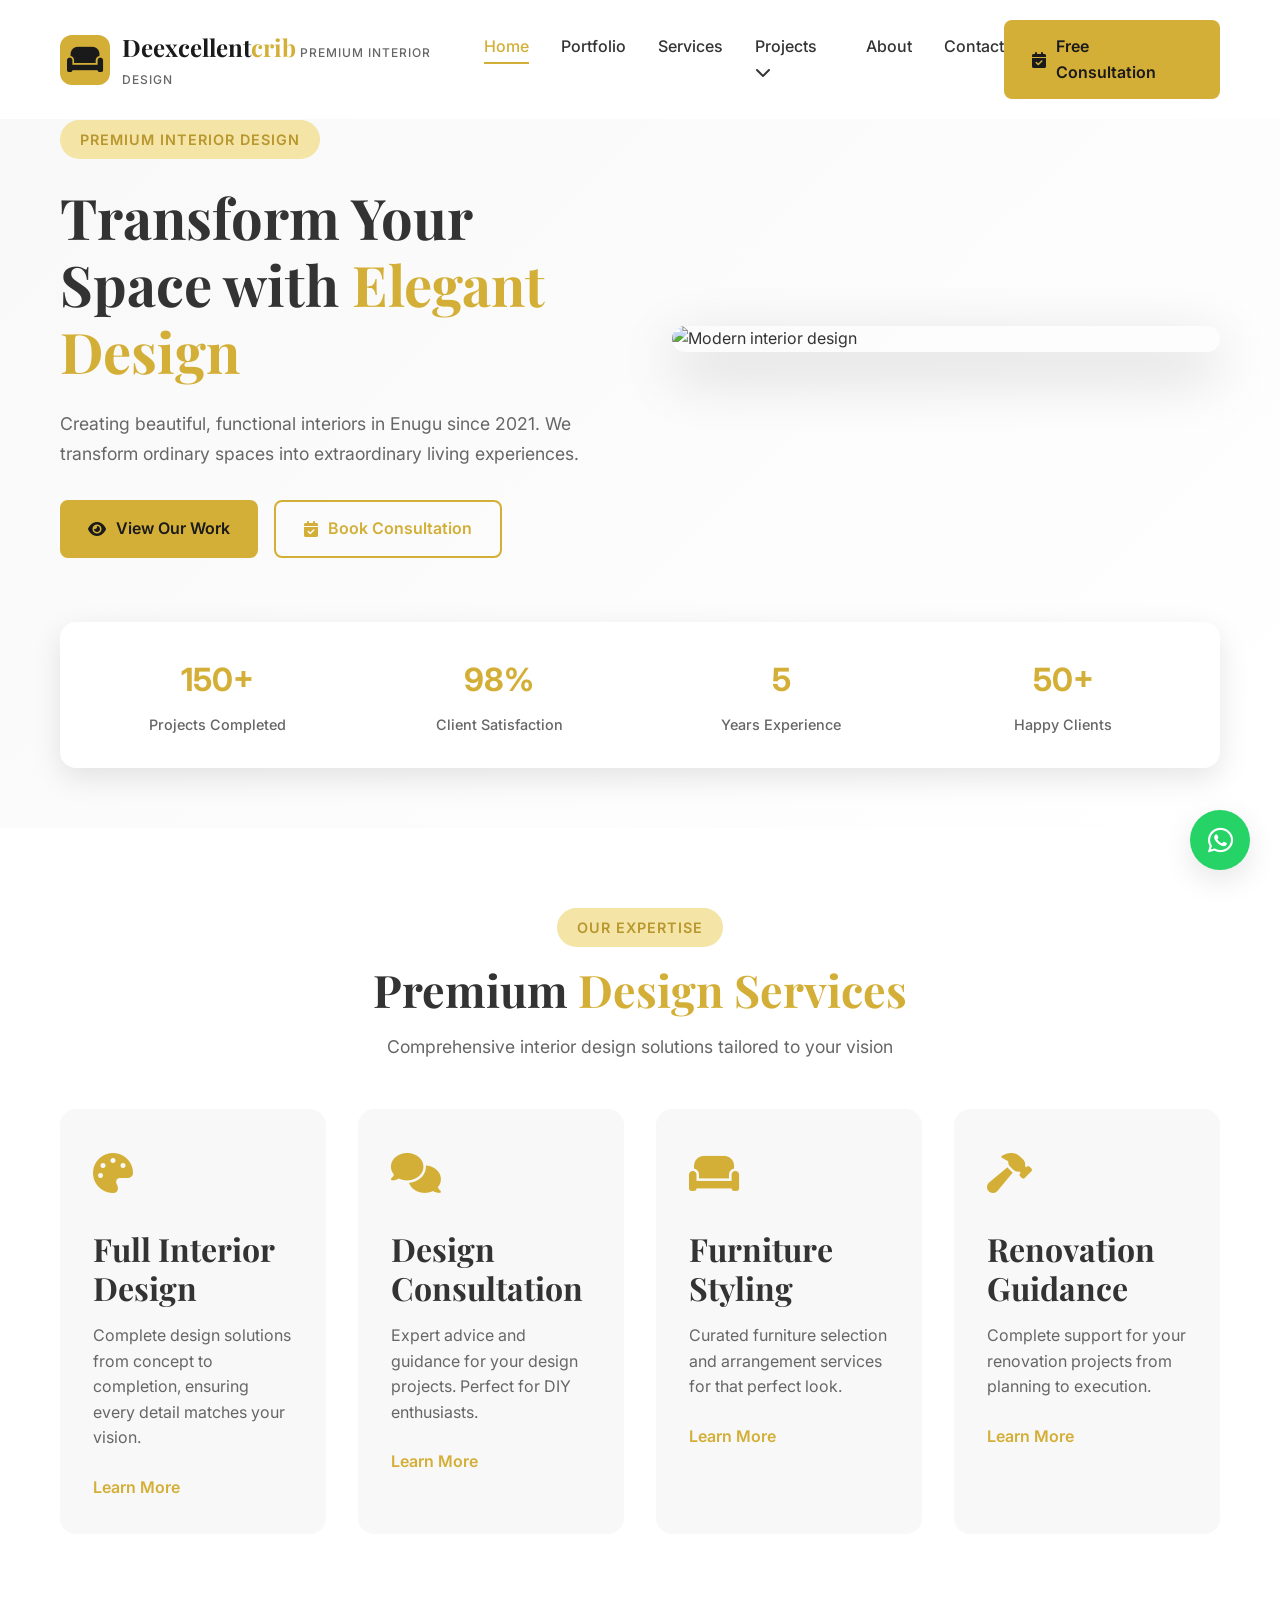
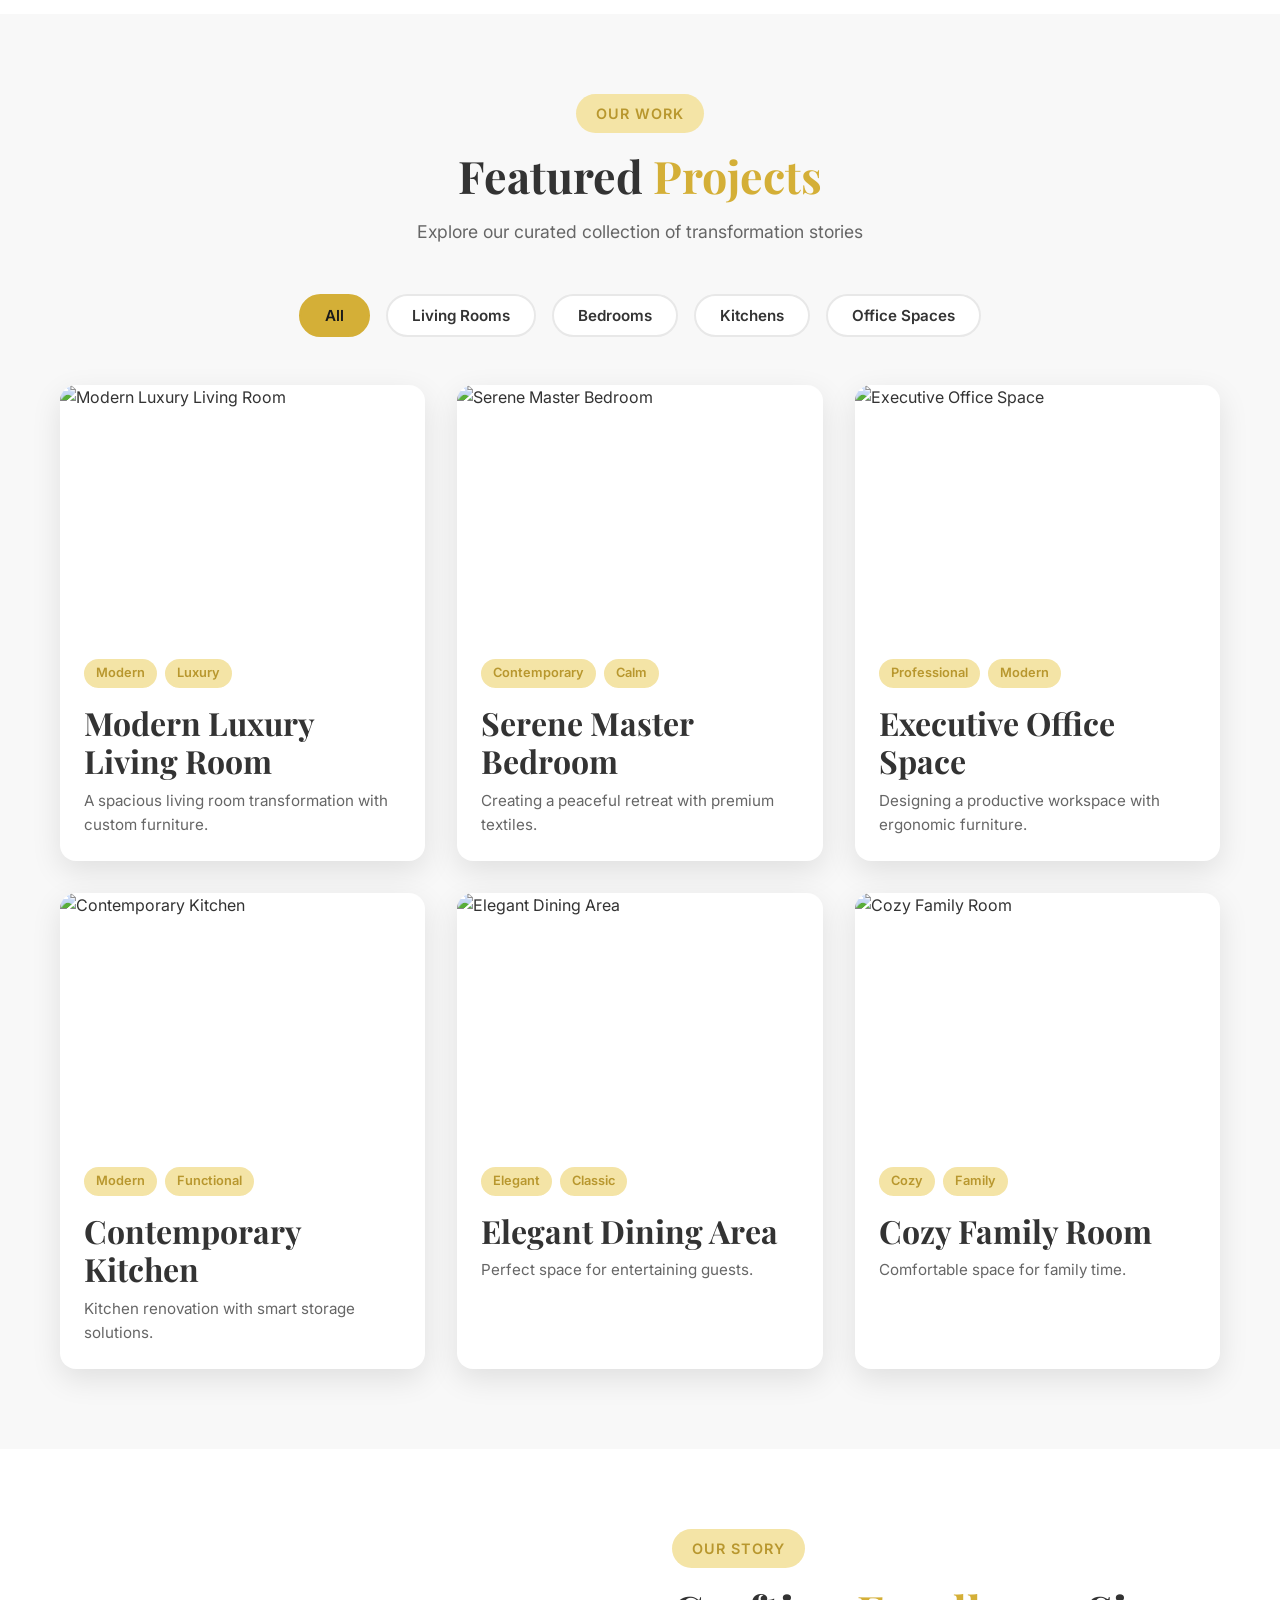
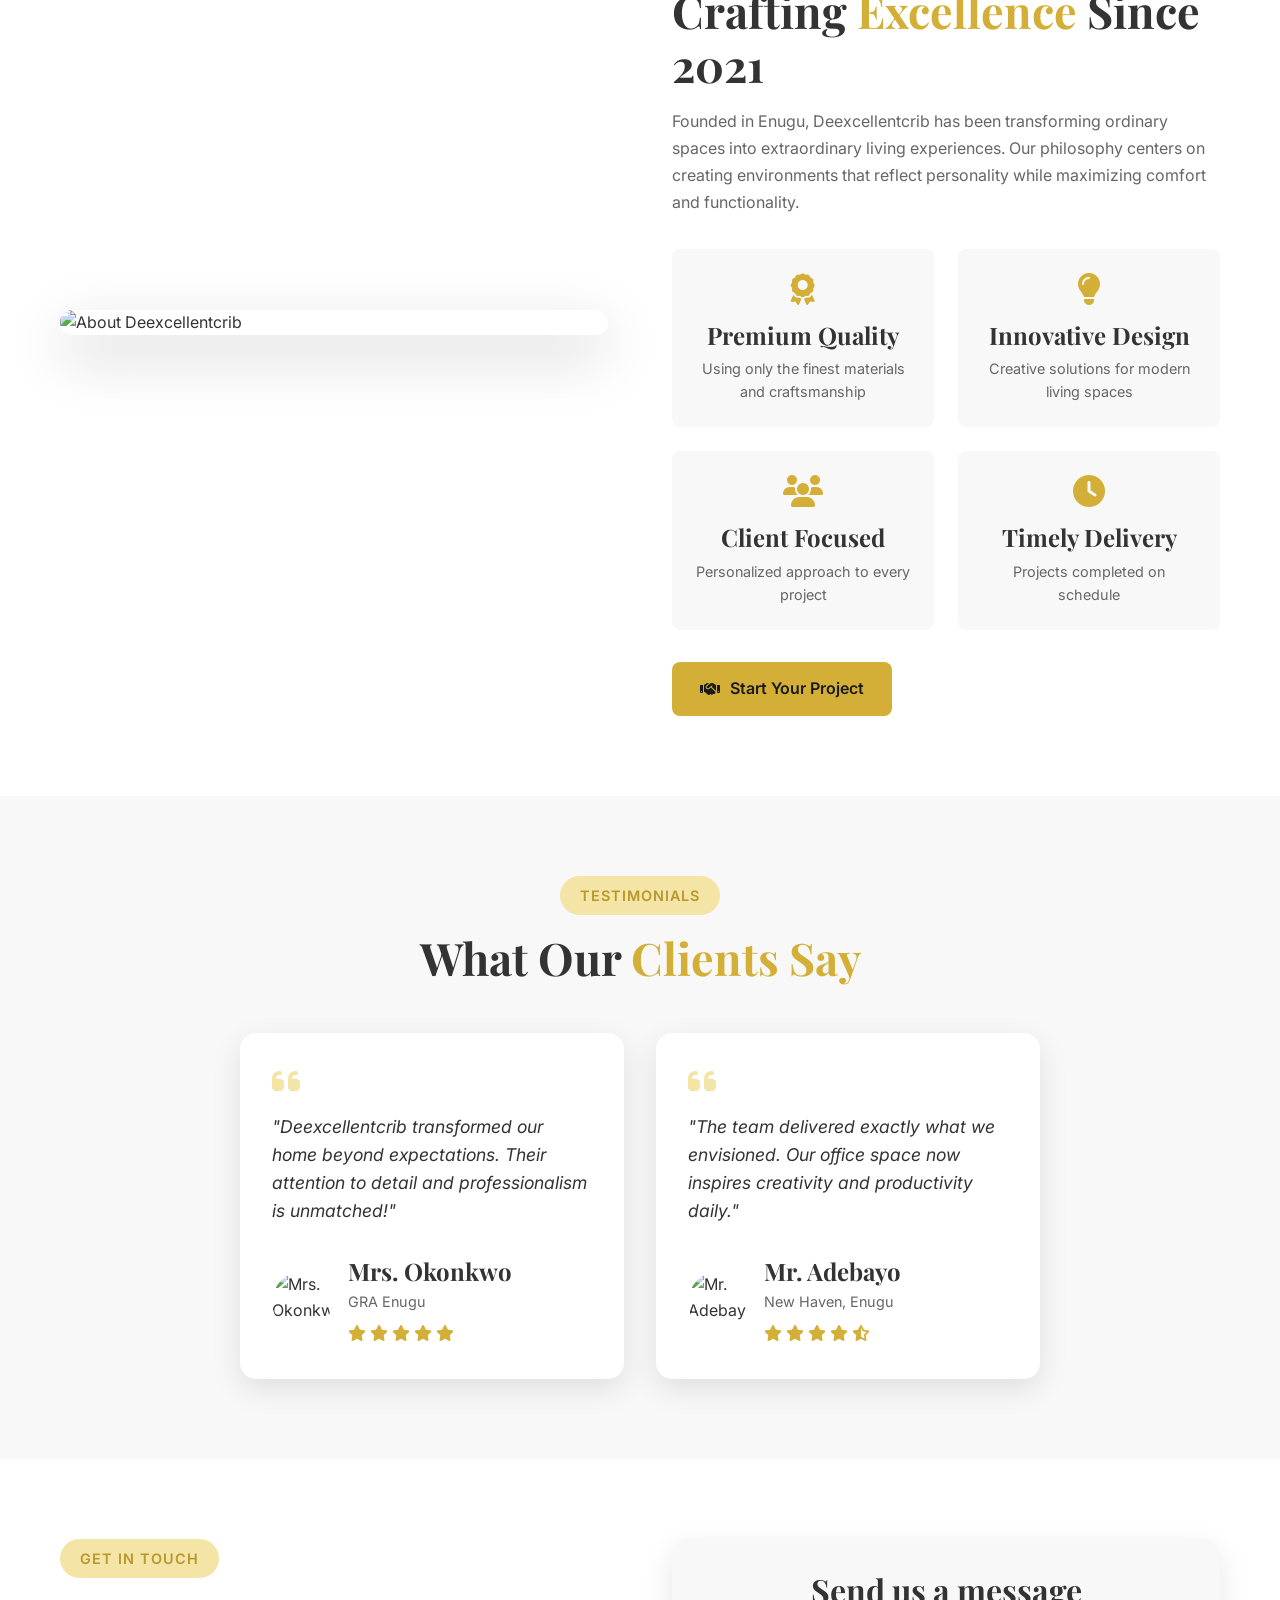
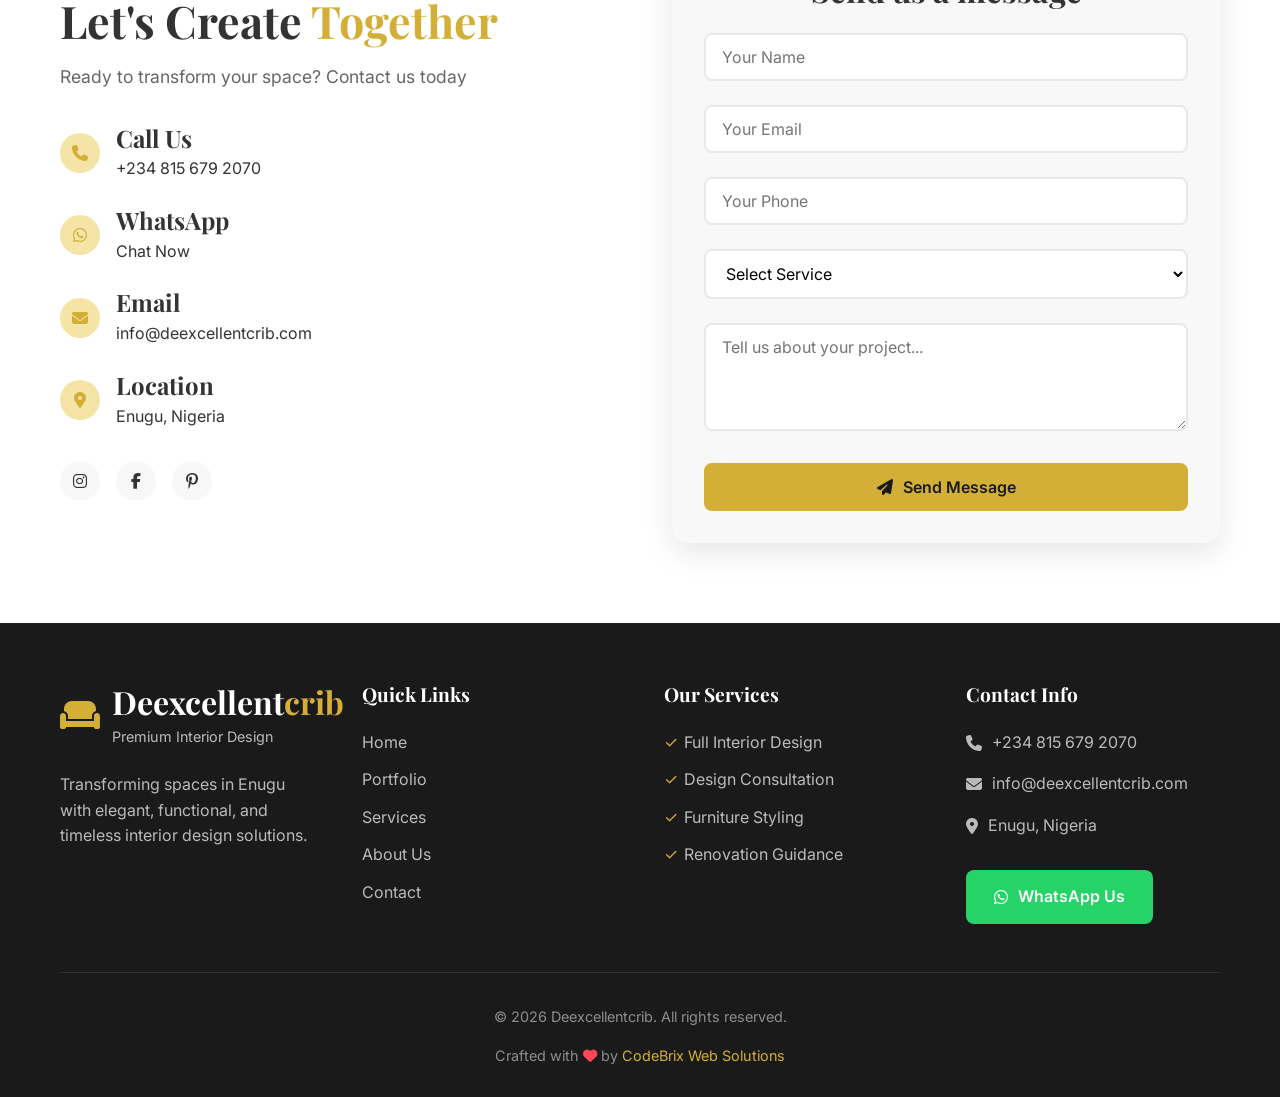
==== index.html @ f56563b7 "Add files via upload" ====
<!DOCTYPE html>
<html lang="en">
<head>
    <meta charset="UTF-8">
    <meta name="viewport" content="width=device-width, initial-scale=1.0">
    <title>Deexcellentcrib | Premium Interior Design & Décor in Enugu, Nigeria</title>
    <meta name="description" content="High-end interior décor and design services in Enugu. Transforming homes & offices with elegance and modern luxury.">
    <meta name="keywords" content="interior design, home decor, Enugu interior, luxury design, furniture styling, renovation">
    <meta name="author" content="Deexcellentcrib">
    
    <!-- Open Graph / Social Media -->
    <meta property="og:title" content="Deexcellentcrib | Premium Interior Design">
    <meta property="og:description" content="Transforming spaces in Enugu with elegant interior design">
    <meta property="og:image" content="assets/images/hero-bg.jpg">
    <meta property="og:url" content="https://deexcellentcrib.com">
    <meta property="og:type" content="website">
    
    <!-- Favicon -->
    <link rel="apple-touch-icon" sizes="180x180" href="assets/images/favicon/apple-touch-icon.png">
    <link rel="icon" type="image/png" sizes="32x32" href="assets/images/favicon/favicon-32x32.png">
    <link rel="icon" type="image/png" sizes="16x16" href="assets/images/favicon/favicon-16x16.png">
    
    <!-- Stylesheets -->
    <link rel="stylesheet" href="assets/css/style.css">
    
    <!-- Fonts -->
    <link rel="stylesheet" href="https://cdnjs.cloudflare.com/ajax/libs/font-awesome/6.4.0/css/all.min.css">
    <link rel="preconnect" href="https://fonts.googleapis.com">
    <link rel="preconnect" href="https://fonts.gstatic.com" crossorigin>
    <link href="https://fonts.googleapis.com/css2?family=Playfair+Display:wght@400;500;600;700;800&family=Inter:wght@300;400;500;600;700&display=swap" rel="stylesheet">
    
    <!-- Structured Data -->
    <script type="application/ld+json">
    {
        "@context": "https://schema.org",
        "@type": "InteriorDesignBusiness",
        "name": "Deexcellentcrib",
        "description": "Premium interior design and decoration services in Enugu, Nigeria",
        "address": {
            "@type": "PostalAddress",
            "addressLocality": "Enugu",
            "addressRegion": "Enugu State",
            "addressCountry": "NG"
        },
        "telephone": "+2348156792070",
        "url": "https://deexcellentcrib.com",
        "priceRange": "₦₦₦₦",
        "openingHours": "Mo-Fr 09:00-18:00, Sa 10:00-16:00",
        "image": "https://deexcellentcrib.com/assets/images/hero-bg.jpg",
        "sameAs": [
            "https://instagram.com/deexcellentcrib",
            "https://facebook.com/deexcellentcrib",
            "https://pinterest.com/deexcellentcrib"
        ]
    }
    </script>
</head>
<body>
    <!-- Loading Screen -->
    <div class="loading-screen">
        <div class="loading-content">
            <div class="loading-logo">
                <h1>Deexcellent<span class="gold">crib</span></h1>
            </div>
            <div class="loading-progress">
                <div class="progress-bar"></div>
                <span class="progress-text">Creating beautiful spaces...</span>
            </div>
        </div>
    </div>

    <!-- Header -->
    <header class="header">
        <div class="container">
            <nav class="navbar">
                <!-- Logo -->
                <a href="index.html" class="logo">
                    <div class="logo-icon">
                        <i class="fas fa-couch"></i>
                    </div>
                    <div class="logo-text">
                        <span class="logo-main">Deexcellent<span class="gold">crib</span></span>
                        <span class="logo-tagline">Premium Interior Design</span>
                    </div>
                </a>

                <!-- Desktop Navigation -->
                <div class="nav-links">
                    <ul class="nav-menu">
                        <li><a href="#home" class="nav-link active">Home</a></li>
                        <li><a href="#portfolio" class="nav-link">Portfolio</a></li>
                        <li><a href="#services" class="nav-link">Services</a></li>
                        <li class="dropdown">
                            <a href="#projects" class="nav-link">
                                Projects <i class="fas fa-chevron-down"></i>
                            </a>
                            <div class="dropdown-menu">
                                <a href="#living">Living Rooms</a>
                                <a href="#bedroom">Bedrooms</a>
                                <a href="#kitchen">Kitchens</a>
                                <a href="#office">Office Spaces</a>
                            </div>
                        </li>
                        <li><a href="#about" class="nav-link">About</a></li>
                        <li><a href="#contact" class="nav-link">Contact</a></li>
                    </ul>
                </div>

                <!-- CTA Button -->
                <a href="#contact" class="btn btn-primary btn-consultation">
                    <i class="fas fa-calendar-check"></i>
                    Free Consultation
                </a>

                <!-- Mobile Menu Toggle -->
                <button class="menu-toggle" id="menuToggle">
                    <span></span>
                    <span></span>
                    <span></span>
                </button>
            </nav>
        </div>
    </header>

    <!-- Hero Section -->
    <section class="hero" id="home">
        <div class="container">
            <div class="hero-content">
                <div class="hero-text">
                    <span class="hero-label">Premium Interior Design</span>
                    <h1 class="hero-title">
                        Transform Your Space with 
                        <span class="gold">Elegant Design</span>
                    </h1>
                    <p class="hero-subtitle">
                        Creating beautiful, functional interiors in Enugu since 2021. 
                        We transform ordinary spaces into extraordinary living experiences.
                    </p>
                    <div class="hero-buttons">
                        <a href="#portfolio" class="btn btn-primary">
                            <i class="fas fa-eye"></i> View Our Work
                        </a>
                        <a href="#contact" class="btn btn-secondary">
                            <i class="fas fa-calendar-check"></i> Book Consultation
                        </a>
                    </div>
                </div>
                <div class="hero-image">
                    <img src="https://images.unsplash.com/photo-1586023492125-27b2c045efd7?ixlib=rb-4.0.3&auto=format&fit=crop&w=1000&q=80" 
                         alt="Modern interior design" loading="lazy">
                </div>
            </div>
            
            <!-- Stats -->
            <div class="hero-stats">
                <div class="stat-item">
                    <div class="stat-number">150+</div>
                    <div class="stat-label">Projects Completed</div>
                </div>
                <div class="stat-item">
                    <div class="stat-number">98%</div>
                    <div class="stat-label">Client Satisfaction</div>
                </div>
                <div class="stat-item">
                    <div class="stat-number">5</div>
                    <div class="stat-label">Years Experience</div>
                </div>
                <div class="stat-item">
                    <div class="stat-number">50+</div>
                    <div class="stat-label">Happy Clients</div>
                </div>
            </div>
        </div>
    </section>

    <!-- Services Section -->
    <section class="services" id="services">
        <div class="container">
            <div class="section-header">
                <span class="section-label">Our Expertise</span>
                <h2 class="section-title">Premium <span class="gold">Design Services</span></h2>
                <p class="section-subtitle">Comprehensive interior design solutions tailored to your vision</p>
            </div>
            
            <div class="services-grid">
                <div class="service-card">
                    <div class="service-icon">
                        <i class="fas fa-palette"></i>
                    </div>
                    <h3>Full Interior Design</h3>
                    <p>Complete design solutions from concept to completion, ensuring every detail matches your vision.</p>
                    <a href="#contact" class="service-link">Learn More</a>
                </div>
                
                <div class="service-card">
                    <div class="service-icon">
                        <i class="fas fa-comments"></i>
                    </div>
                    <h3>Design Consultation</h3>
                    <p>Expert advice and guidance for your design projects. Perfect for DIY enthusiasts.</p>
                    <a href="#contact" class="service-link">Learn More</a>
                </div>
                
                <div class="service-card">
                    <div class="service-icon">
                        <i class="fas fa-couch"></i>
                    </div>
                    <h3>Furniture Styling</h3>
                    <p>Curated furniture selection and arrangement services for that perfect look.</p>
                    <a href="#contact" class="service-link">Learn More</a>
                </div>
                
                <div class="service-card">
                    <div class="service-icon">
                        <i class="fas fa-hammer"></i>
                    </div>
                    <h3>Renovation Guidance</h3>
                    <p>Complete support for your renovation projects from planning to execution.</p>
                    <a href="#contact" class="service-link">Learn More</a>
                </div>
            </div>
        </div>
    </section>

    <!-- Portfolio Section -->
    <section class="portfolio" id="portfolio">
        <div class="container">
            <div class="section-header">
                <span class="section-label">Our Work</span>
                <h2 class="section-title">Featured <span class="gold">Projects</span></h2>
                <p class="section-subtitle">Explore our curated collection of transformation stories</p>
            </div>
            
            <div class="portfolio-filters">
                <button class="filter-btn active" data-filter="all">All</button>
                <button class="filter-btn" data-filter="living">Living Rooms</button>
                <button class="filter-btn" data-filter="bedroom">Bedrooms</button>
                <button class="filter-btn" data-filter="kitchen">Kitchens</button>
                <button class="filter-btn" data-filter="office">Office Spaces</button>
            </div>
            
            <div class="portfolio-grid" id="portfolioGrid">
                <!-- Projects will be loaded via JavaScript -->
            </div>
        </div>
    </section>

    <!-- About Section -->
    <section class="about" id="about">
        <div class="container">
            <div class="about-content">
                <div class="about-image">
                    <img src="https://images.unsplash.com/photo-1618221195710-dd6b41faaea6?ixlib=rb-4.0.3&auto=format&fit=crop&w=1000&q=80" 
                         alt="About Deexcellentcrib" loading="lazy">
                </div>
                <div class="about-text">
                    <span class="section-label">Our Story</span>
                    <h2 class="section-title">Crafting <span class="gold">Excellence</span> Since 2021</h2>
                    <p>Founded in Enugu, Deexcellentcrib has been transforming ordinary spaces into extraordinary living experiences. Our philosophy centers on creating environments that reflect personality while maximizing comfort and functionality.</p>
                    
                    <div class="about-features">
                        <div class="feature">
                            <i class="fas fa-award"></i>
                            <h4>Premium Quality</h4>
                            <p>Using only the finest materials and craftsmanship</p>
                        </div>
                        <div class="feature">
                            <i class="fas fa-lightbulb"></i>
                            <h4>Innovative Design</h4>
                            <p>Creative solutions for modern living spaces</p>
                        </div>
                        <div class="feature">
                            <i class="fas fa-users"></i>
                            <h4>Client Focused</h4>
                            <p>Personalized approach to every project</p>
                        </div>
                        <div class="feature">
                            <i class="fas fa-clock"></i>
                            <h4>Timely Delivery</h4>
                            <p>Projects completed on schedule</p>
                        </div>
                    </div>
                    
                    <a href="#contact" class="btn btn-primary">
                        <i class="fas fa-handshake"></i> Start Your Project
                    </a>
                </div>
            </div>
        </div>
    </section>

    <!-- Testimonials -->
    <section class="testimonials">
        <div class="container">
            <div class="section-header">
                <span class="section-label">Testimonials</span>
                <h2 class="section-title">What Our <span class="gold">Clients Say</span></h2>
            </div>
            
            <div class="testimonials-grid">
                <div class="testimonial-card">
                    <div class="testimonial-content">
                        <i class="fas fa-quote-left"></i>
                        <p>"Deexcellentcrib transformed our home beyond expectations. Their attention to detail and professionalism is unmatched!"</p>
                    </div>
                    <div class="client-info">
                        <img src="https://images.unsplash.com/photo-1494790108755-2616b612b786?ixlib=rb-4.0.3&auto=format&fit=crop&w=100&q=80" 
                             alt="Mrs. Okonkwo">
                        <div>
                            <h4>Mrs. Okonkwo</h4>
                            <p>GRA Enugu</p>
                            <div class="rating">
                                <i class="fas fa-star"></i>
                                <i class="fas fa-star"></i>
                                <i class="fas fa-star"></i>
                                <i class="fas fa-star"></i>
                                <i class="fas fa-star"></i>
                            </div>
                        </div>
                    </div>
                </div>
                
                <div class="testimonial-card">
                    <div class="testimonial-content">
                        <i class="fas fa-quote-left"></i>
                        <p>"The team delivered exactly what we envisioned. Our office space now inspires creativity and productivity daily."</p>
                    </div>
                    <div class="client-info">
                        <img src="https://images.unsplash.com/photo-1472099645785-5658abf4ff4e?ixlib=rb-4.0.3&auto=format&fit=crop&w=100&q=80" 
                             alt="Mr. Adebayo">
                        <div>
                            <h4>Mr. Adebayo</h4>
                            <p>New Haven, Enugu</p>
                            <div class="rating">
                                <i class="fas fa-star"></i>
                                <i class="fas fa-star"></i>
                                <i class="fas fa-star"></i>
                                <i class="fas fa-star"></i>
                                <i class="fas fa-star-half-alt"></i>
                            </div>
                        </div>
                    </div>
                </div>
            </div>
        </div>
    </section>

    <!-- Contact Section -->
    <section class="contact" id="contact">
        <div class="container">
            <div class="contact-wrapper">
                <div class="contact-info">
                    <div class="section-header">
                        <span class="section-label">Get in Touch</span>
                        <h2 class="section-title">Let's Create <span class="gold">Together</span></h2>
                        <p class="section-subtitle">Ready to transform your space? Contact us today</p>
                    </div>
                    
                    <div class="contact-details">
                        <div class="contact-item">
                            <i class="fas fa-phone"></i>
                            <div>
                                <h4>Call Us</h4>
                                <a href="tel:+2348156792070">+234 815 679 2070</a>
                            </div>
                        </div>
                        
                        <div class="contact-item">
                            <i class="fab fa-whatsapp"></i>
                            <div>
                                <h4>WhatsApp</h4>
                                <a href="https://wa.me/2348156792070" target="_blank">Chat Now</a>
                            </div>
                        </div>
                        
                        <div class="contact-item">
                            <i class="fas fa-envelope"></i>
                            <div>
                                <h4>Email</h4>
                                <a href="mailto:info@deexcellentcrib.com">info@deexcellentcrib.com</a>
                            </div>
                        </div>
                        
                        <div class="contact-item">
                            <i class="fas fa-map-marker-alt"></i>
                            <div>
                                <h4>Location</h4>
                                <p>Enugu, Nigeria</p>
                            </div>
                        </div>
                    </div>
                    
                    <div class="social-links">
                        <a href="https://instagram.com/deexcellentcrib" target="_blank">
                            <i class="fab fa-instagram"></i>
                        </a>
                        <a href="https://facebook.com/deexcellentcrib" target="_blank">
                            <i class="fab fa-facebook-f"></i>
                        </a>
                        <a href="https://pinterest.com/deexcellentcrib" target="_blank">
                            <i class="fab fa-pinterest-p"></i>
                        </a>
                    </div>
                </div>
                
                <div class="contact-form">
                    <h3>Send us a message</h3>
                    <form id="contactForm">
                        <div class="form-group">
                            <input type="text" id="name" placeholder="Your Name" required>
                        </div>
                        <div class="form-group">
                            <input type="email" id="email" placeholder="Your Email" required>
                        </div>
                        <div class="form-group">
                            <input type="tel" id="phone" placeholder="Your Phone">
                        </div>
                        <div class="form-group">
                            <select id="service" required>
                                <option value="">Select Service</option>
                                <option value="full-design">Full Interior Design</option>
                                <option value="consultation">Design Consultation</option>
                                <option value="furniture">Furniture Styling</option>
                                <option value="renovation">Renovation Guidance</option>
                            </select>
                        </div>
                        <div class="form-group">
                            <textarea id="message" rows="4" placeholder="Tell us about your project..."></textarea>
                        </div>
                        <button type="submit" class="btn btn-primary btn-block">
                            <i class="fas fa-paper-plane"></i> Send Message
                        </button>
                    </form>
                </div>
            </div>
        </div>
    </section>

    <!-- Footer -->
    <footer class="footer">
        <div class="container">
            <div class="footer-content">
                <div class="footer-col">
                    <div class="footer-logo">
                        <i class="fas fa-couch"></i>
                        <div>
                            <h3>Deexcellent<span class="gold">crib</span></h3>
                            <p>Premium Interior Design</p>
                        </div>
                    </div>
                    <p class="footer-description">
                        Transforming spaces in Enugu with elegant, functional, and timeless interior design solutions.
                    </p>
                </div>
                
                <div class="footer-col">
                    <h4>Quick Links</h4>
                    <ul class="footer-links">
                        <li><a href="#home">Home</a></li>
                        <li><a href="#portfolio">Portfolio</a></li>
                        <li><a href="#services">Services</a></li>
                        <li><a href="#about">About Us</a></li>
                        <li><a href="#contact">Contact</a></li>
                    </ul>
                </div>
                
                <div class="footer-col">
                    <h4>Our Services</h4>
                    <ul class="footer-services">
                        <li>Full Interior Design</li>
                        <li>Design Consultation</li>
                        <li>Furniture Styling</li>
                        <li>Renovation Guidance</li>
                    </ul>
                </div>
                
                <div class="footer-col">
                    <h4>Contact Info</h4>
                    <div class="footer-contact">
                        <p><i class="fas fa-phone"></i> +234 815 679 2070</p>
                        <p><i class="fas fa-envelope"></i> info@deexcellentcrib.com</p>
                        <p><i class="fas fa-map-marker-alt"></i> Enugu, Nigeria</p>
                    </div>
                    <a href="https://wa.me/2348156792070" class="btn btn-whatsapp" target="_blank">
                        <i class="fab fa-whatsapp"></i> WhatsApp Us
                    </a>
                </div>
            </div>
            
            <div class="footer-bottom">
                <p>&copy; <span id="currentYear">2024</span> Deexcellentcrib. All rights reserved.</p>
                <p class="developer">
                    Crafted with <i class="fas fa-heart"></i> by 
                    <a href="https://codebrixweb.com" target="_blank">CodeBrix Web Solutions</a>
                </p>
            </div>
        </div>
    </footer>

    <!-- Floating WhatsApp -->
    <a href="https://wa.me/2348156792070" class="floating-whatsapp" target="_blank">
        <i class="fab fa-whatsapp"></i>
    </a>

    <!-- Back to Top -->
    <button class="back-to-top">
        <i class="fas fa-chevron-up"></i>
    </button>

    <!-- JavaScript -->
    <script src="assets/js/main.js"></script>
</body>
</html>
---- assets/css/style.css ----
/* ===== RESET & BASE STYLES ===== */
:root {
    --primary: #1a1a1a;
    --secondary: #d4af37;
    --secondary-light: #f4e4a6;
    --secondary-dark: #b8972e;
    --light: #f8f8f8;
    --white: #ffffff;
    --gray: #e8e8e8;
    --gray-dark: #666666;
    --text: #333333;
    --shadow: 0 10px 30px rgba(0, 0, 0, 0.1);
    --shadow-md: 0 15px 40px rgba(0, 0, 0, 0.15);
    --shadow-heavy: 0 20px 60px rgba(0, 0, 0, 0.2);
    --transition: all 0.3s ease;
    --border-radius: 8px;
    --border-radius-lg: 16px;
    --border-radius-xl: 24px;
}

* {
    margin: 0;
    padding: 0;
    box-sizing: border-box;
}

html {
    scroll-behavior: smooth;
}

body {
    font-family: 'Inter', sans-serif;
    line-height: 1.6;
    color: var(--text);
    background: var(--light);
    overflow-x: hidden;
}

.container {
    width: 100%;
    max-width: 1200px;
    margin: 0 auto;
    padding: 0 20px;
}

/* ===== TYPOGRAPHY ===== */
h1, h2, h3, h4, h5, h6 {
    font-family: 'Playfair Display', serif;
    font-weight: 700;
    line-height: 1.2;
}

h1 { font-size: clamp(2.5rem, 5vw, 3.5rem); }
h2 { font-size: clamp(2rem, 4vw, 2.8rem); }
h3 { font-size: clamp(1.5rem, 3vw, 2rem); }
h4 { font-size: clamp(1.25rem, 2.5vw, 1.5rem); }

.gold { color: var(--secondary); }

.section-header {
    text-align: center;
    margin-bottom: 3rem;
}

.section-label {
    display: inline-block;
    background: var(--secondary-light);
    color: var(--secondary-dark);
    padding: 8px 20px;
    border-radius: 30px;
    font-size: 0.9rem;
    font-weight: 600;
    text-transform: uppercase;
    letter-spacing: 1px;
    margin-bottom: 1rem;
}

.section-title {
    margin-bottom: 1rem;
}

.section-subtitle {
    color: var(--gray-dark);
    font-size: 1.1rem;
    max-width: 600px;
    margin: 0 auto;
}

/* ===== BUTTONS ===== */
.btn {
    display: inline-flex;
    align-items: center;
    justify-content: center;
    gap: 10px;
    padding: 14px 28px;
    border: none;
    border-radius: var(--border-radius);
    font-family: 'Inter', sans-serif;
    font-size: 1rem;
    font-weight: 600;
    text-decoration: none;
    cursor: pointer;
    transition: var(--transition);
}

.btn-primary {
    background: var(--secondary);
    color: var(--primary);
}

.btn-primary:hover {
    background: var(--secondary-dark);
    transform: translateY(-2px);
    box-shadow: var(--shadow);
}

.btn-secondary {
    background: transparent;
    color: var(--secondary);
    border: 2px solid var(--secondary);
}

.btn-secondary:hover {
    background: var(--secondary);
    color: var(--primary);
    transform: translateY(-2px);
}

.btn-block {
    width: 100%;
}

.btn-whatsapp {
    background: #25D366;
    color: white;
    margin-top: 1rem;
}

.btn-whatsapp:hover {
    background: #128C7E;
}

/* ===== LOADING SCREEN ===== */
.loading-screen {
    position: fixed;
    top: 0;
    left: 0;
    width: 100%;
    height: 100%;
    background: var(--light);
    display: flex;
    align-items: center;
    justify-content: center;
    z-index: 9999;
    transition: opacity 0.5s ease;
}

.loading-screen.loaded {
    opacity: 0;
    pointer-events: none;
}

.loading-content {
    text-align: center;
}

.loading-logo h1 {
    font-size: 3rem;
    margin-bottom: 2rem;
}

.progress-bar {
    width: 200px;
    height: 4px;
    background: var(--gray);
    border-radius: 2px;
    overflow: hidden;
    margin: 0 auto 1rem;
}

.progress-bar::before {
    content: '';
    display: block;
    width: 0;
    height: 100%;
    background: var(--secondary);
    animation: progress 2s ease-in-out forwards;
}

@keyframes progress {
    0% { width: 0; }
    100% { width: 100%; }
}

/* ===== HEADER & NAVIGATION ===== */
.header {
    position: fixed;
    top: 0;
    left: 0;
    width: 100%;
    background: var(--white);
    box-shadow: var(--shadow);
    z-index: 1000;
}

.navbar {
    display: flex;
    align-items: center;
    justify-content: space-between;
    padding: 20px 0;
}

.logo {
    display: flex;
    align-items: center;
    gap: 12px;
    text-decoration: none;
}

.logo-icon {
    width: 50px;
    height: 50px;
    background: var(--secondary);
    border-radius: 12px;
    display: flex;
    align-items: center;
    justify-content: center;
}

.logo-icon i {
    font-size: 1.8rem;
    color: var(--primary);
}

.logo-main {
    font-family: 'Playfair Display', serif;
    font-size: 1.5rem;
    font-weight: 700;
    color: var(--primary);
}

.logo-tagline {
    font-size: 0.75rem;
    color: var(--gray-dark);
    font-weight: 500;
    text-transform: uppercase;
    letter-spacing: 1px;
}

.nav-menu {
    display: flex;
    list-style: none;
    gap: 2rem;
}

.nav-link {
    color: var(--text);
    text-decoration: none;
    font-weight: 500;
    padding: 8px 0;
    position: relative;
    transition: var(--transition);
}

.nav-link::after {
    content: '';
    position: absolute;
    bottom: 0;
    left: 0;
    width: 0;
    height: 2px;
    background: var(--secondary);
    transition: width 0.3s ease;
}

.nav-link:hover::after,
.nav-link.active::after {
    width: 100%;
}

.nav-link:hover,
.nav-link.active {
    color: var(--secondary);
}

.dropdown {
    position: relative;
}

.dropdown-menu {
    position: absolute;
    top: 100%;
    left: 0;
    background: var(--white);
    min-width: 200px;
    box-shadow: var(--shadow);
    border-radius: var(--border-radius);
    padding: 1rem 0;
    opacity: 0;
    visibility: hidden;
    transform: translateY(10px);
    transition: var(--transition);
    z-index: 100;
}

.dropdown:hover .dropdown-menu {
    opacity: 1;
    visibility: visible;
    transform: translateY(0);
}

.dropdown-menu a {
    display: block;
    padding: 10px 20px;
    color: var(--text);
    text-decoration: none;
    transition: var(--transition);
}

.dropdown-menu a:hover {
    background: var(--secondary-light);
    color: var(--secondary-dark);
}

.menu-toggle {
    display: none;
    flex-direction: column;
    gap: 4px;
    background: none;
    border: none;
    cursor: pointer;
    padding: 8px;
}

.menu-toggle span {
    width: 25px;
    height: 3px;
    background: var(--primary);
    border-radius: 2px;
    transition: var(--transition);
}

/* ===== HERO SECTION ===== */
.hero {
    padding: 120px 0 60px;
    background: linear-gradient(135deg, #f8f8f8 0%, #ffffff 100%);
}

.hero-content {
    display: grid;
    grid-template-columns: 1fr 1fr;
    gap: 4rem;
    align-items: center;
    margin-bottom: 4rem;
}

.hero-label {
    display: inline-block;
    background: var(--secondary-light);
    color: var(--secondary-dark);
    padding: 8px 20px;
    border-radius: 30px;
    font-size: 0.9rem;
    font-weight: 600;
    text-transform: uppercase;
    letter-spacing: 1px;
    margin-bottom: 1.5rem;
}

.hero-title {
    margin-bottom: 1.5rem;
}

.hero-subtitle {
    font-size: 1.1rem;
    color: var(--gray-dark);
    margin-bottom: 2rem;
    line-height: 1.7;
}

.hero-buttons {
    display: flex;
    gap: 1rem;
    flex-wrap: wrap;
}

.hero-image {
    border-radius: var(--border-radius-lg);
    overflow: hidden;
    box-shadow: var(--shadow-heavy);
}

.hero-image img {
    width: 100%;
    height: auto;
    display: block;
}

.hero-stats {
    display: grid;
    grid-template-columns: repeat(4, 1fr);
    gap: 2rem;
    background: var(--white);
    padding: 2rem;
    border-radius: var(--border-radius-lg);
    box-shadow: var(--shadow);
}

.stat-item {
    text-align: center;
}

.stat-number {
    font-size: 2rem;
    font-weight: 700;
    color: var(--secondary);
    margin-bottom: 0.5rem;
}

.stat-label {
    font-size: 0.9rem;
    color: var(--gray-dark);
    font-weight: 500;
}

/* ===== SERVICES SECTION ===== */
.services {
    padding: 80px 0;
    background: var(--white);
}

.services-grid {
    display: grid;
    grid-template-columns: repeat(auto-fit, minmax(250px, 1fr));
    gap: 2rem;
}

.service-card {
    background: var(--light);
    padding: 2rem;
    border-radius: var(--border-radius-lg);
    transition: var(--transition);
    border: 1px solid transparent;
}

.service-card:hover {
    transform: translateY(-10px);
    border-color: var(--secondary);
    box-shadow: var(--shadow);
}

.service-icon {
    font-size: 2.5rem;
    color: var(--secondary);
    margin-bottom: 1.5rem;
}

.service-card h3 {
    margin-bottom: 1rem;
}

.service-card p {
    color: var(--gray-dark);
    margin-bottom: 1.5rem;
}

.service-link {
    color: var(--secondary);
    text-decoration: none;
    font-weight: 600;
    display: inline-flex;
    align-items: center;
    gap: 8px;
    transition: var(--transition);
}

.service-link:hover {
    gap: 12px;
}

/* ===== PORTFOLIO SECTION ===== */
.portfolio {
    padding: 80px 0;
    background: var(--light);
}

.portfolio-filters {
    display: flex;
    justify-content: center;
    gap: 1rem;
    margin-bottom: 3rem;
    flex-wrap: wrap;
}

.filter-btn {
    padding: 10px 24px;
    background: var(--white);
    border: 2px solid var(--gray);
    border-radius: 30px;
    font-family: 'Inter', sans-serif;
    font-size: 0.95rem;
    font-weight: 600;
    color: var(--text);
    cursor: pointer;
    transition: var(--transition);
}

.filter-btn:hover,
.filter-btn.active {
    background: var(--secondary);
    border-color: var(--secondary);
    color: var(--primary);
}

.portfolio-grid {
    display: grid;
    grid-template-columns: repeat(auto-fill, minmax(300px, 1fr));
    gap: 2rem;
}

.portfolio-item {
    background: var(--white);
    border-radius: var(--border-radius-lg);
    overflow: hidden;
    box-shadow: var(--shadow);
    transition: var(--transition);
}

.portfolio-item:hover {
    transform: translateY(-10px);
    box-shadow: var(--shadow-heavy);
}

.portfolio-image {
    height: 250px;
    overflow: hidden;
}

.portfolio-image img {
    width: 100%;
    height: 100%;
    object-fit: cover;
    transition: transform 0.5s ease;
}

.portfolio-item:hover .portfolio-image img {
    transform: scale(1.1);
}

.portfolio-content {
    padding: 1.5rem;
}

.portfolio-tags {
    display: flex;
    gap: 0.5rem;
    margin-bottom: 1rem;
    flex-wrap: wrap;
}

.tag {
    background: var(--secondary-light);
    color: var(--secondary-dark);
    padding: 4px 12px;
    border-radius: 30px;
    font-size: 0.8rem;
    font-weight: 600;
}

.portfolio-content h3 {
    margin-bottom: 0.5rem;
}

.portfolio-content p {
    color: var(--gray-dark);
    font-size: 0.95rem;
}

/* ===== ABOUT SECTION ===== */
.about {
    padding: 80px 0;
    background: var(--white);
}

.about-content {
    display: grid;
    grid-template-columns: 1fr 1fr;
    gap: 4rem;
    align-items: center;
}

.about-image {
    border-radius: var(--border-radius-lg);
    overflow: hidden;
    box-shadow: var(--shadow-heavy);
}

.about-image img {
    width: 100%;
    height: auto;
    display: block;
}

.about-text .section-header {
    text-align: left;
    margin-bottom: 2rem;
}

.about-text .section-subtitle {
    margin-left: 0;
    text-align: left;
}

.about-text > p {
    margin-bottom: 2rem;
    line-height: 1.7;
    color: var(--gray-dark);
}

.about-features {
    display: grid;
    grid-template-columns: repeat(2, 1fr);
    gap: 1.5rem;
    margin-bottom: 2rem;
}

.feature {
    background: var(--light);
    padding: 1.5rem;
    border-radius: var(--border-radius);
    text-align: center;
}

.feature i {
    font-size: 2rem;
    color: var(--secondary);
    margin-bottom: 1rem;
}

.feature h4 {
    margin-bottom: 0.5rem;
}

.feature p {
    font-size: 0.9rem;
    color: var(--gray-dark);
}

/* ===== TESTIMONIALS ===== */
.testimonials {
    padding: 80px 0;
    background: var(--light);
}

.testimonials-grid {
    display: grid;
    grid-template-columns: repeat(auto-fit, minmax(300px, 1fr));
    gap: 2rem;
    max-width: 800px;
    margin: 0 auto;
}

.testimonial-card {
    background: var(--white);
    padding: 2rem;
    border-radius: var(--border-radius-lg);
    box-shadow: var(--shadow);
}

.testimonial-content {
    position: relative;
    margin-bottom: 2rem;
}

.testimonial-content i {
    font-size: 2rem;
    color: var(--secondary-light);
    margin-bottom: 1rem;
}

.testimonial-content p {
    font-size: 1.1rem;
    font-style: italic;
    color: var(--text);
    line-height: 1.6;
}

.client-info {
    display: flex;
    align-items: center;
    gap: 1rem;
}

.client-info img {
    width: 60px;
    height: 60px;
    border-radius: 50%;
    object-fit: cover;
}

.client-info h4 {
    margin-bottom: 0.25rem;
}

.client-info p {
    color: var(--gray-dark);
    font-size: 0.9rem;
    margin-bottom: 0.5rem;
}

.rating {
    color: var(--secondary);
}

/* ===== CONTACT SECTION ===== */
.contact {
    padding: 80px 0;
    background: var(--white);
}

.contact-wrapper {
    display: grid;
    grid-template-columns: 1fr 1fr;
    gap: 4rem;
    align-items: start;
}

.contact-info .section-header {
    text-align: left;
    margin-bottom: 2rem;
}

.contact-info .section-subtitle {
    margin-left: 0;
    text-align: left;
}

.contact-details {
    margin-bottom: 2rem;
}

.contact-item {
    display: flex;
    align-items: center;
    gap: 1rem;
    margin-bottom: 1.5rem;
}

.contact-item i {
    width: 40px;
    height: 40px;
    background: var(--secondary-light);
    color: var(--secondary);
    border-radius: 50%;
    display: flex;
    align-items: center;
    justify-content: center;
    flex-shrink: 0;
}

.contact-item h4 {
    margin-bottom: 0.25rem;
}

.contact-item a, 
.contact-item p {
    color: var(--text);
    text-decoration: none;
    transition: var(--transition);
}

.contact-item a:hover {
    color: var(--secondary);
}

.social-links {
    display: flex;
    gap: 1rem;
}

.social-links a {
    width: 40px;
    height: 40px;
    background: var(--light);
    color: var(--text);
    border-radius: 50%;
    display: flex;
    align-items: center;
    justify-content: center;
    text-decoration: none;
    transition: var(--transition);
}

.social-links a:hover {
    background: var(--secondary);
    color: var(--primary);
    transform: translateY(-3px);
}

.contact-form {
    background: var(--light);
    padding: 2rem;
    border-radius: var(--border-radius-lg);
    box-shadow: var(--shadow);
}

.contact-form h3 {
    margin-bottom: 1.5rem;
    text-align: center;
}

.form-group {
    margin-bottom: 1.5rem;
}

.form-group input,
.form-group select,
.form-group textarea {
    width: 100%;
    padding: 12px 16px;
    border: 2px solid var(--gray);
    border-radius: var(--border-radius);
    font-family: 'Inter', sans-serif;
    font-size: 1rem;
    background: var(--white);
    transition: var(--transition);
}

.form-group input:focus,
.form-group select:focus,
.form-group textarea:focus {
    outline: none;
    border-color: var(--secondary);
    box-shadow: 0 0 0 3px var(--secondary-light);
}

.form-group textarea {
    resize: vertical;
}

/* ===== FOOTER ===== */
.footer {
    background: var(--primary);
    color: var(--white);
    padding: 60px 0 30px;
}

.footer-content {
    display: grid;
    grid-template-columns: repeat(auto-fit, minmax(250px, 1fr));
    gap: 3rem;
    margin-bottom: 3rem;
}

.footer-logo {
    display: flex;
    align-items: center;
    gap: 12px;
    margin-bottom: 1.5rem;
}

.footer-logo i {
    font-size: 2rem;
    color: var(--secondary);
}

.footer-logo h3 {
    color: var(--white);
    margin-bottom: 0.25rem;
}

.footer-logo p {
    color: rgba(255, 255, 255, 0.7);
    font-size: 0.9rem;
}

.footer-description {
    color: rgba(255, 255, 255, 0.7);
    line-height: 1.6;
}

.footer-col h4 {
    color: var(--white);
    margin-bottom: 1.5rem;
    font-size: 1.2rem;
}

.footer-links {
    list-style: none;
}

.footer-links li {
    margin-bottom: 0.75rem;
}

.footer-links a {
    color: rgba(255, 255, 255, 0.7);
    text-decoration: none;
    transition: var(--transition);
}

.footer-links a:hover {
    color: var(--secondary);
    padding-left: 5px;
}

.footer-services {
    list-style: none;
    color: rgba(255, 255, 255, 0.7);
}

.footer-services li {
    margin-bottom: 0.75rem;
    padding-left: 20px;
    position: relative;
}

.footer-services li::before {
    content: '✓';
    position: absolute;
    left: 0;
    color: var(--secondary);
}

.footer-contact p {
    color: rgba(255, 255, 255, 0.7);
    margin-bottom: 1rem;
    display: flex;
    align-items: center;
    gap: 10px;
}

.footer-bottom {
    text-align: center;
    padding-top: 2rem;
    border-top: 1px solid rgba(255, 255, 255, 0.1);
    color: rgba(255, 255, 255, 0.5);
    font-size: 0.9rem;
}

.footer-bottom .developer {
    margin-top: 1rem;
}

.footer-bottom .developer a {
    color: var(--secondary);
    text-decoration: none;
}

.footer-bottom .developer i {
    color: #ff4757;
}

/* ===== FLOATING ELEMENTS ===== */
.floating-whatsapp {
    position: fixed;
    bottom: 30px;
    right: 30px;
    width: 60px;
    height: 60px;
    background: #25D366;
    color: white;
    border-radius: 50%;
    display: flex;
    align-items: center;
    justify-content: center;
    text-decoration: none;
    font-size: 1.8rem;
    box-shadow: var(--shadow);
    z-index: 999;
    transition: var(--transition);
}

.floating-whatsapp:hover {
    background: #128C7E;
    transform: scale(1.1);
}

.back-to-top {
    position: fixed;
    bottom: 100px;
    right: 30px;
    width: 50px;
    height: 50px;
    background: var(--secondary);
    color: var(--primary);
    border: none;
    border-radius: 50%;
    cursor: pointer;
    opacity: 0;
    visibility: hidden;
    transition: var(--transition);
    z-index: 998;
    display: flex;
    align-items: center;
    justify-content: center;
    font-size: 1.2rem;
    box-shadow: var(--shadow);
}

.back-to-top.visible {
    opacity: 1;
    visibility: visible;
}

.back-to-top:hover {
    background: var(--secondary-dark);
    transform: translateY(-3px);
}

/* ===== RESPONSIVE DESIGN ===== */

/* Tablet */
@media (max-width: 992px) {
    .hero-content {
        grid-template-columns: 1fr;
        text-align: center;
    }
    
    .hero-buttons {
        justify-content: center;
    }
    
    .about-content {
        grid-template-columns: 1fr;
        gap: 3rem;
    }
    
    .contact-wrapper {
        grid-template-columns: 1fr;
        gap: 3rem;
    }
    
    .nav-menu {
        position: fixed;
        top: 0;
        right: -100%;
        width: 280px;
        height: 100vh;
        background: var(--white);
        flex-direction: column;
        padding: 100px 2rem 2rem;
        box-shadow: var(--shadow-heavy);
        transition: right 0.3s ease;
        z-index: 999;
    }
    
    .nav-menu.active {
        right: 0;
    }
    
    .menu-toggle {
        display: flex;
        z-index: 1000;
    }
    
    .menu-toggle.active span:nth-child(1) {
        transform: rotate(45deg) translate(8px, 8px);
    }
    
    .menu-toggle.active span:nth-child(2) {
        opacity: 0;
    }
    
    .menu-toggle.active span:nth-child(3) {
        transform: rotate(-45deg) translate(8px, -8px);
    }
    
    .dropdown-menu {
        position: static;
        opacity: 1;
        visibility: visible;
        transform: none;
        box-shadow: none;
        background: var(--light);
        display: none;
    }
    
    .dropdown.active .dropdown-menu {
        display: block;
    }
    
    .btn-consultation {
        display: none;
    }
}

/* Mobile */
@media (max-width: 768px) {
    .hero-stats {
        grid-template-columns: repeat(2, 1fr);
        gap: 1.5rem;
        padding: 1.5rem;
    }
    
    .services-grid {
        grid-template-columns: 1fr;
    }
    
    .portfolio-grid {
        grid-template-columns: 1fr;
    }
    
    .about-features {
        grid-template-columns: 1fr;
    }
    
    .testimonials-grid {
        grid-template-columns: 1fr;
    }
    
    .portfolio-filters {
        justify-content: flex-start;
        overflow-x: auto;
        padding-bottom: 10px;
        scrollbar-width: none;
    }
    
    .portfolio-filters::-webkit-scrollbar {
        display: none;
    }
    
    .filter-btn {
        white-space: nowrap;
    }
    
    .hero {
        padding: 100px 0 40px;
    }
    
    .section {
        padding: 60px 0;
    }
    
    .floating-whatsapp {
        bottom: 20px;
        right: 20px;
        width: 50px;
        height: 50px;
        font-size: 1.5rem;
    }
    
    .back-to-top {
        bottom: 80px;
        right: 20px;
        width: 45px;
        height: 45px;
        font-size: 1rem;
    }
}

/* Small Mobile */
@media (max-width: 480px) {
    .hero-buttons {
        flex-direction: column;
        width: 100%;
    }
    
    .hero-buttons .btn {
        width: 100%;
        justify-content: center;
    }
    
    .stat-number {
        font-size: 1.5rem;
    }
    
    .section-title {
        font-size: 1.8rem;
    }
    
    .container {
        padding: 0 15px;
    }
    
    .logo-text {
        display: none;
    }
    
    .logo-icon {
        width: 40px;
        height: 40px;
    }
    
    .logo-icon i {
        font-size: 1.5rem;
    }
}

/* Touch Device Optimizations */
@media (hover: none) and (pointer: coarse) {
    .btn,
    .nav-link,
    .filter-btn {
        min-height: 44px;
        min-width: 44px;
    }
    
    .portfolio-item:hover,
    .service-card:hover {
        transform: none;
    }
    
    .floating-whatsapp:hover,
    .back-to-top:hover {
        transform: none;
    }
}

/* Landscape Mode */
@media (max-height: 600px) and (orientation: landscape) {
    .hero {
        padding: 80px 0 40px;
        min-height: auto;
    }
    
    .nav-menu {
        padding-top: 80px;
    }
}

/* Print Styles */
@media print {
    .header,
    .floating-whatsapp,
    .back-to-top,
    .hero-buttons,
    .contact-form {
        display: none !important;
    }
    
    body {
        background: white !important;
    }
    
    .container {
        max-width: 100%;
    }
}
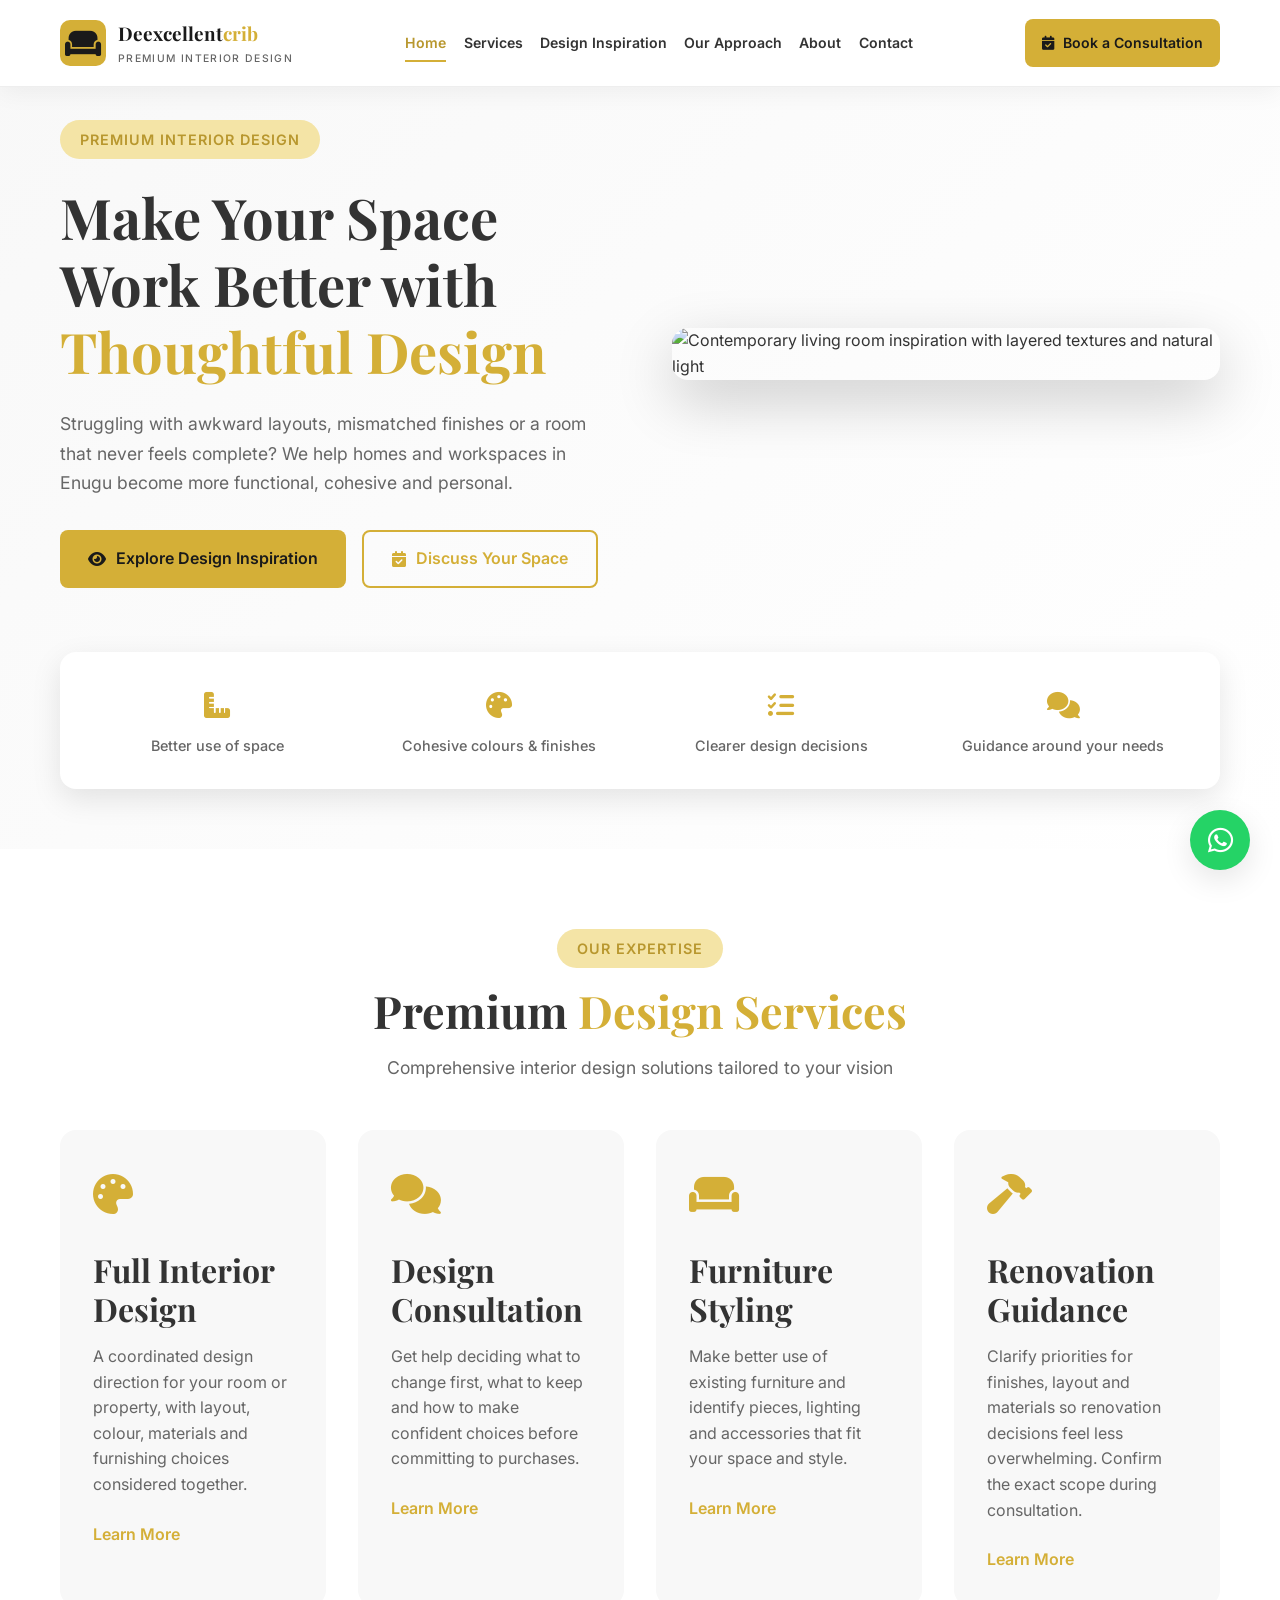
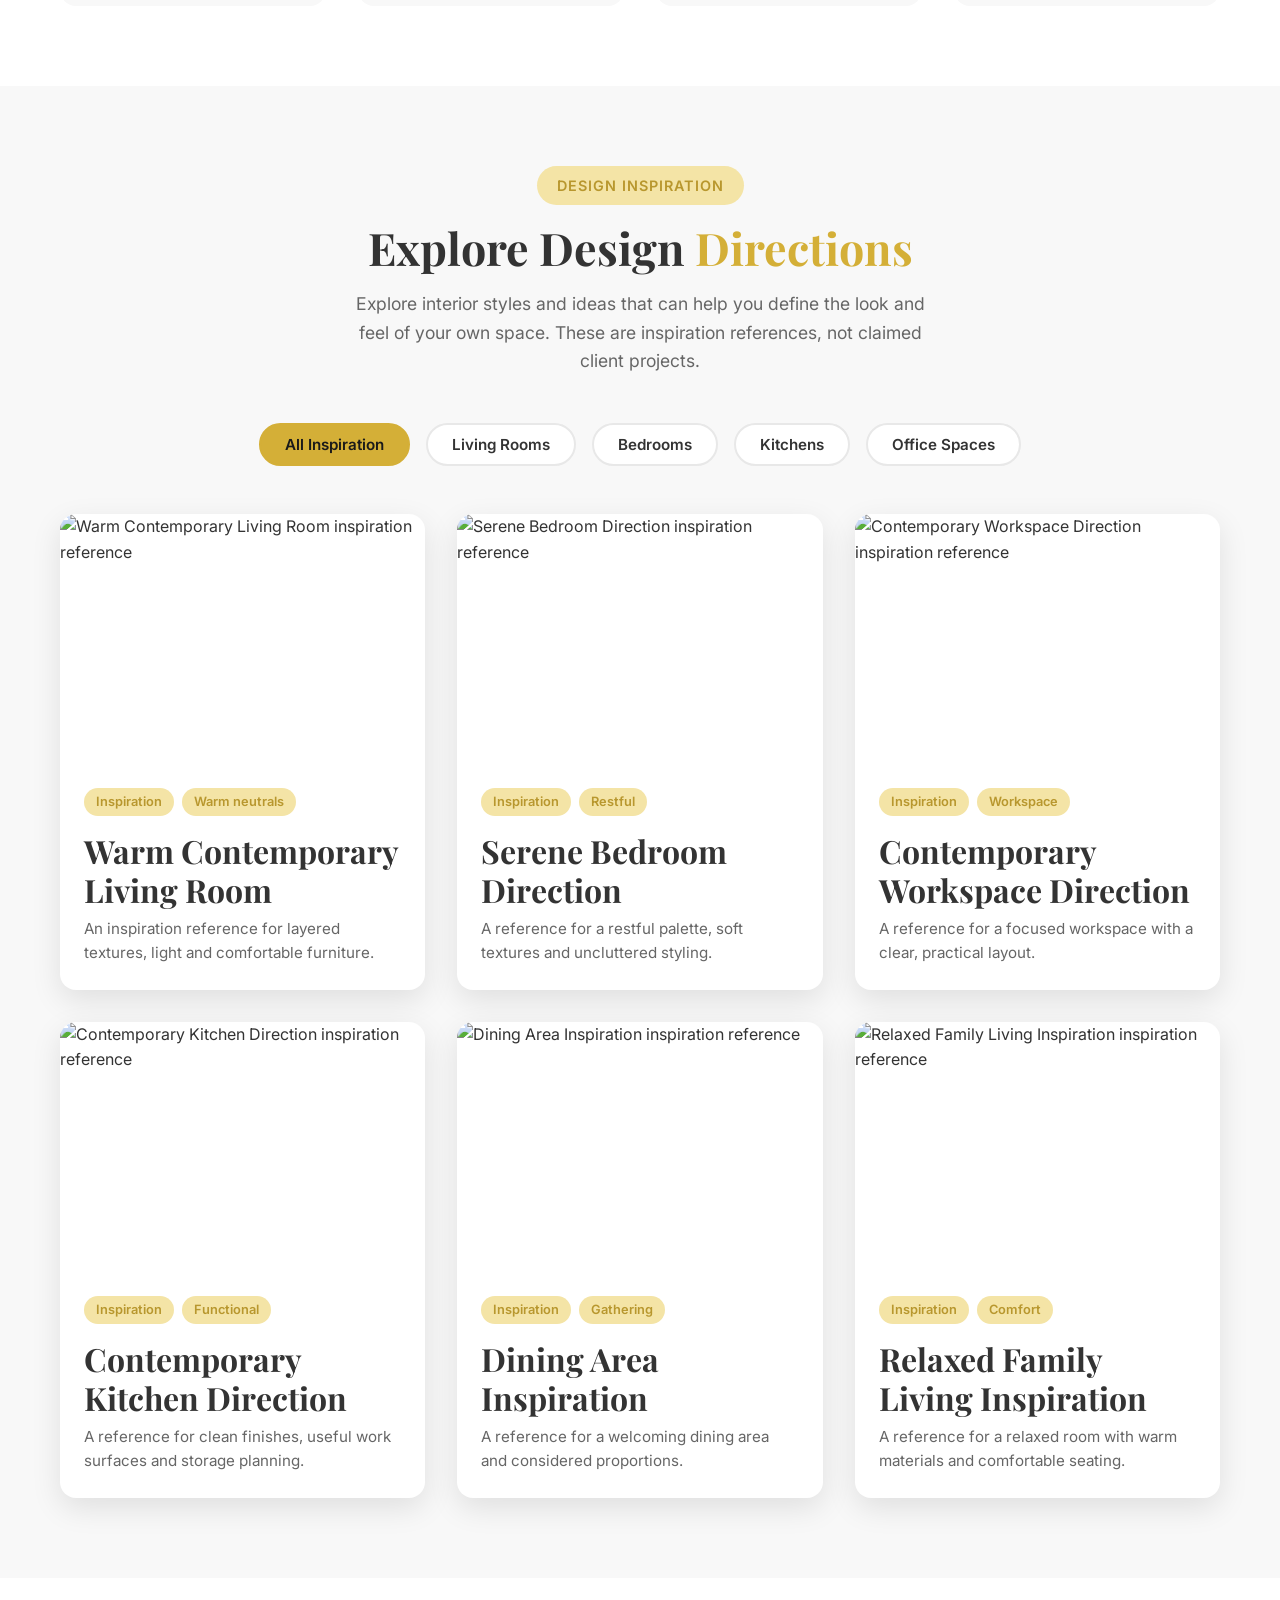
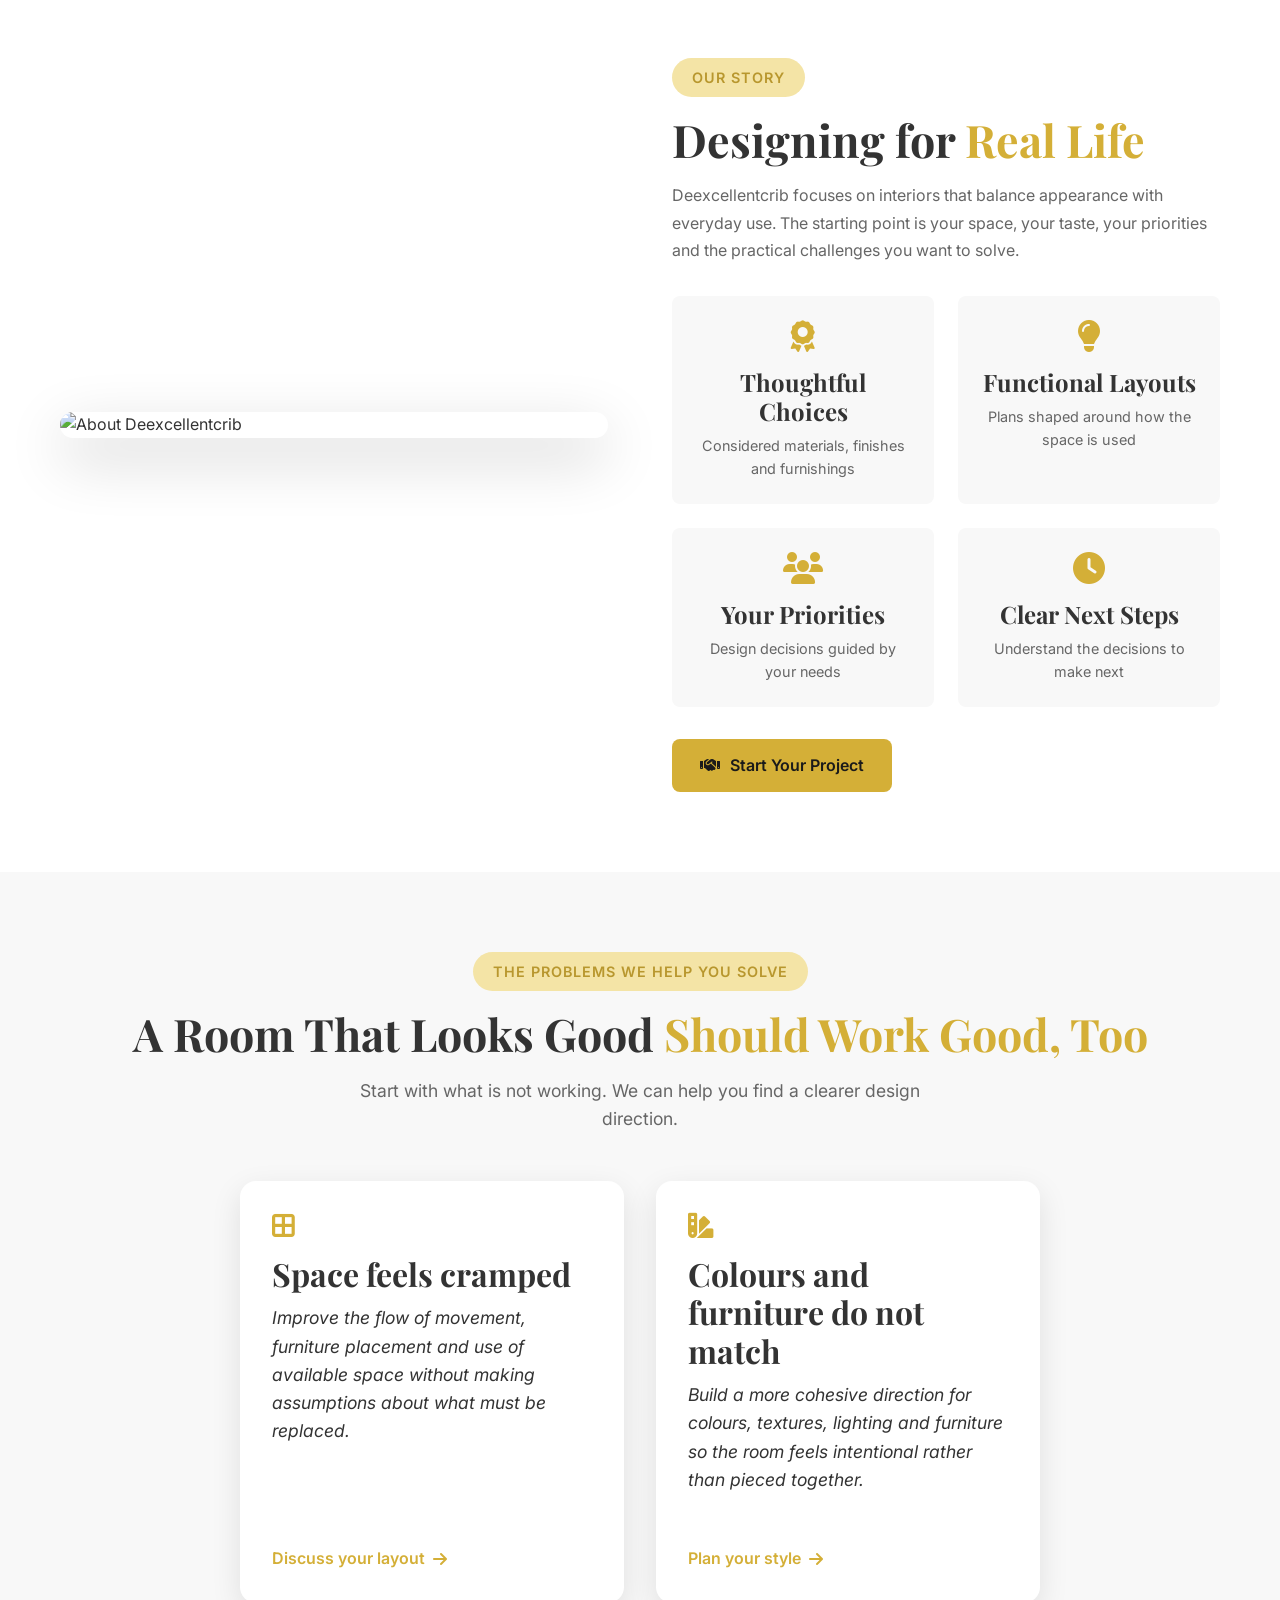
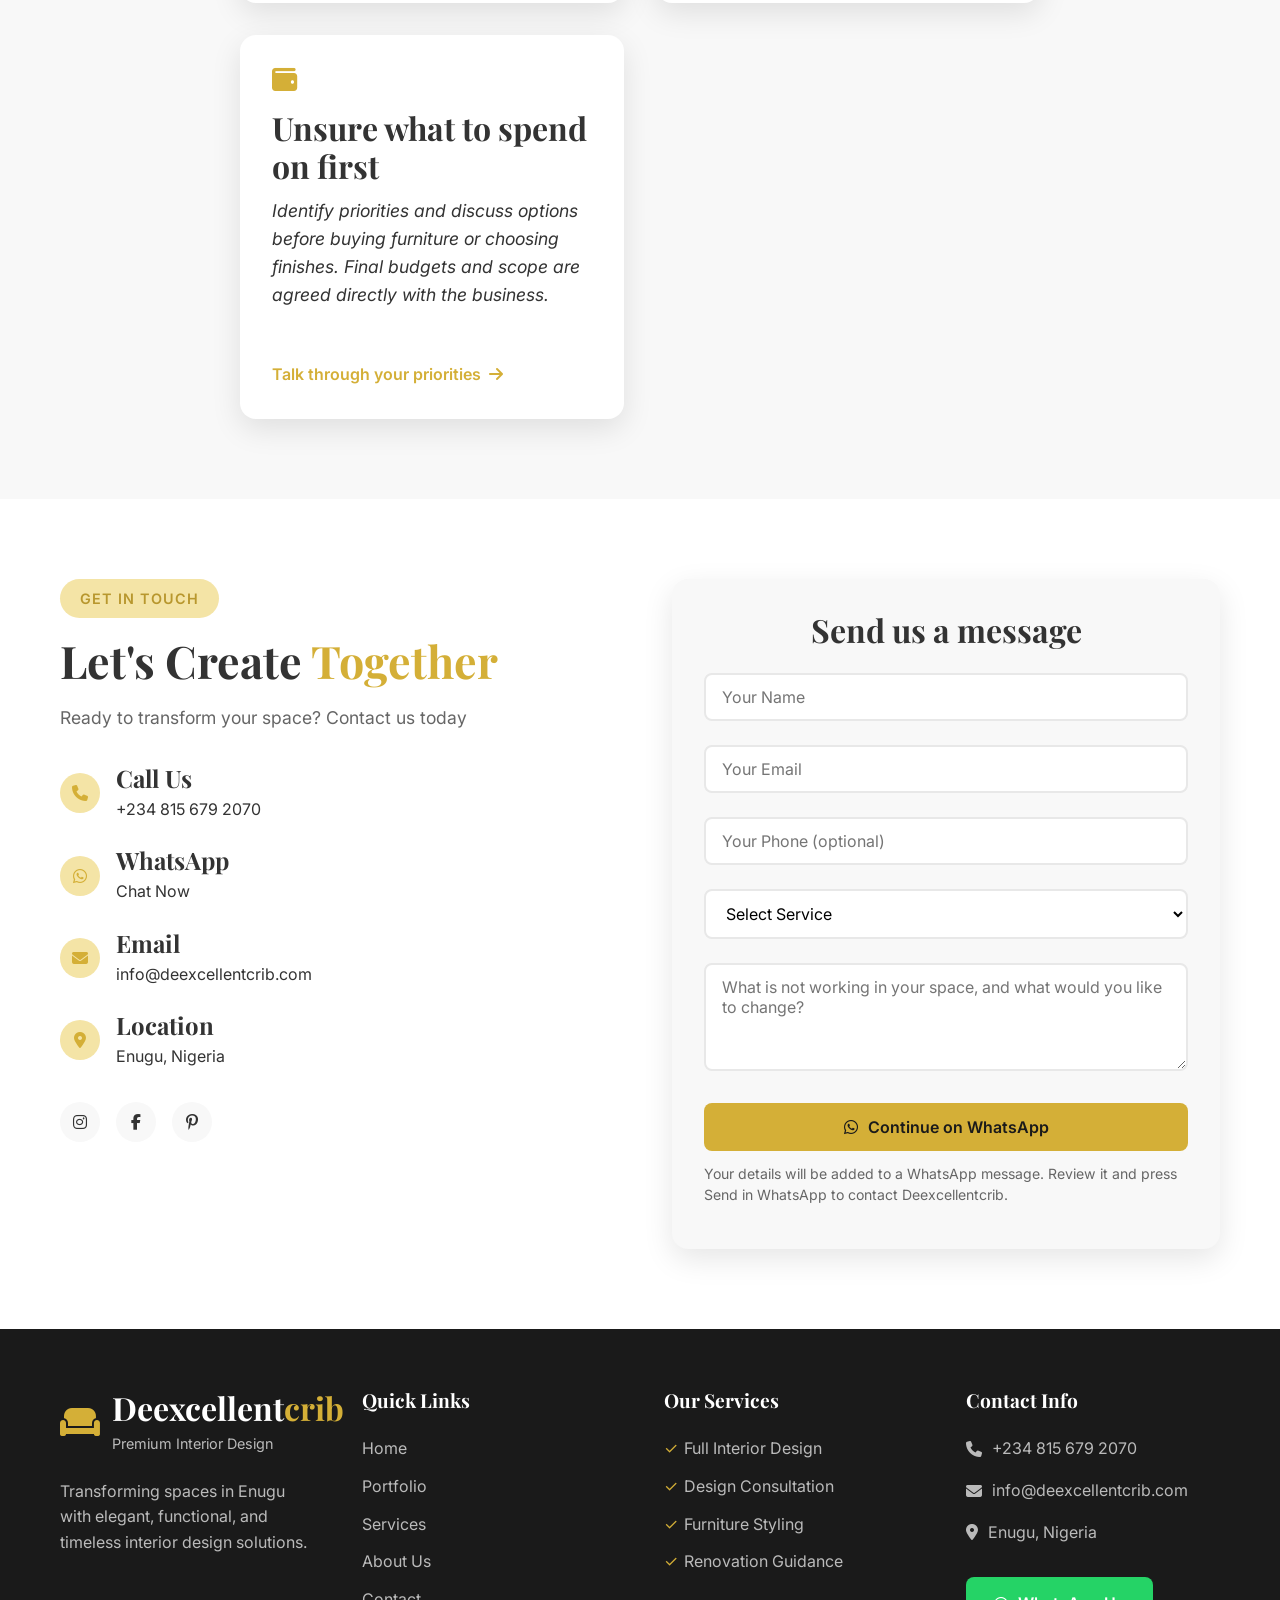
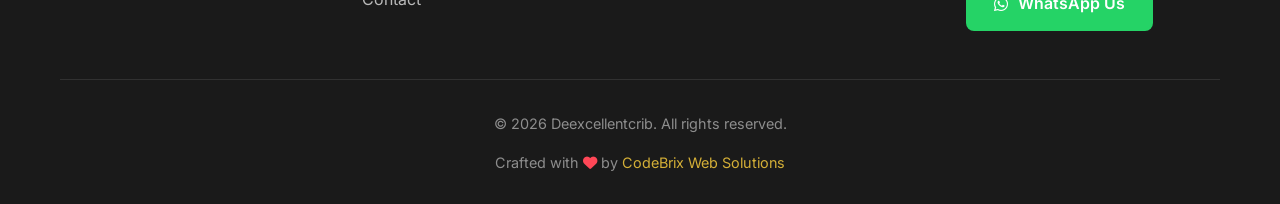
==== commit 2accb1a9: "Add files via upload" ====
--- a/index.html
+++ b/index.html
@@ -4,21 +4,18 @@
     <meta charset="UTF-8">
     <meta name="viewport" content="width=device-width, initial-scale=1.0">
     <title>Deexcellentcrib | Premium Interior Design & Décor in Enugu, Nigeria</title>
-    <meta name="description" content="High-end interior décor and design services in Enugu. Transforming homes & offices with elegance and modern luxury.">
+    <meta name="description" content="Interior design and décor in Enugu, Nigeria. Get practical guidance for layouts, colours, furniture and renovation decisions that make your space work better.">
     <meta name="keywords" content="interior design, home decor, Enugu interior, luxury design, furniture styling, renovation">
     <meta name="author" content="Deexcellentcrib">
     
     <!-- Open Graph / Social Media -->
     <meta property="og:title" content="Deexcellentcrib | Premium Interior Design">
-    <meta property="og:description" content="Transforming spaces in Enugu with elegant interior design">
-    <meta property="og:image" content="assets/images/hero-bg.jpg">
-    <meta property="og:url" content="https://deexcellentcrib.com">
+    <meta property="og:description" content="Thoughtful interior design and practical guidance for homes and workspaces in Enugu.">
+    <meta property="og:image" content="https://images.unsplash.com/photo-1586023492125-27b2c045efd7?auto=format&fit=crop&w=1200&q=80">
+    <meta property="og:url" content="https://flames488.github.io/Deexcellentcrib-Website/">
+    <meta name="theme-color" content="#1a1a1a">
     <meta property="og:type" content="website">
-    
-    <!-- Favicon -->
-    <link rel="apple-touch-icon" sizes="180x180" href="assets/images/favicon/apple-touch-icon.png">
-    <link rel="icon" type="image/png" sizes="32x32" href="assets/images/favicon/favicon-32x32.png">
-    <link rel="icon" type="image/png" sizes="16x16" href="assets/images/favicon/favicon-16x16.png">
+    <!-- Local favicon files were not included in the supplied project; avoid broken asset requests. -->
     
     <!-- Stylesheets -->
     <link rel="stylesheet" href="assets/css/style.css">
@@ -35,7 +32,7 @@
         "@context": "https://schema.org",
         "@type": "InteriorDesignBusiness",
         "name": "Deexcellentcrib",
-        "description": "Premium interior design and decoration services in Enugu, Nigeria",
+        "description": "Interior design, styling and renovation guidance for residential and commercial spaces in Enugu, Nigeria",
         "address": {
             "@type": "PostalAddress",
             "addressLocality": "Enugu",
@@ -43,15 +40,8 @@
             "addressCountry": "NG"
         },
         "telephone": "+2348156792070",
-        "url": "https://deexcellentcrib.com",
-        "priceRange": "₦₦₦₦",
-        "openingHours": "Mo-Fr 09:00-18:00, Sa 10:00-16:00",
-        "image": "https://deexcellentcrib.com/assets/images/hero-bg.jpg",
-        "sameAs": [
-            "https://instagram.com/deexcellentcrib",
-            "https://facebook.com/deexcellentcrib",
-            "https://pinterest.com/deexcellentcrib"
-        ]
+        "url": "https://flames488.github.io/Deexcellentcrib-Website/",
+        "sameAs": ["https://instagram.com/deexcellentcrib"]
     }
     </script>
 </head>
@@ -84,36 +74,27 @@
                     </div>
                 </a>
 
-                <!-- Desktop Navigation -->
-                <div class="nav-links">
-                    <ul class="nav-menu">
+                <!-- Primary navigation: clear labels, valid section links, accessible mobile control -->
+                <div class="nav-links" id="primaryNavigation">
+                    <ul class="nav-menu" id="navMenu">
                         <li><a href="#home" class="nav-link active">Home</a></li>
-                        <li><a href="#portfolio" class="nav-link">Portfolio</a></li>
                         <li><a href="#services" class="nav-link">Services</a></li>
-                        <li class="dropdown">
-                            <a href="#projects" class="nav-link">
-                                Projects <i class="fas fa-chevron-down"></i>
-                            </a>
-                            <div class="dropdown-menu">
-                                <a href="#living">Living Rooms</a>
-                                <a href="#bedroom">Bedrooms</a>
-                                <a href="#kitchen">Kitchens</a>
-                                <a href="#office">Office Spaces</a>
-                            </div>
-                        </li>
+                        <li><a href="#portfolio" class="nav-link">Design Inspiration</a></li>
+                        <li><a href="#approach" class="nav-link">Our Approach</a></li>
                         <li><a href="#about" class="nav-link">About</a></li>
                         <li><a href="#contact" class="nav-link">Contact</a></li>
+                        <li class="mobile-nav-cta"><a href="#contact" class="btn btn-primary"><i class="fas fa-calendar-check" aria-hidden="true"></i> Book a Consultation</a></li>
                     </ul>
                 </div>
 
-                <!-- CTA Button -->
+                <!-- Primary conversion action -->
                 <a href="#contact" class="btn btn-primary btn-consultation">
-                    <i class="fas fa-calendar-check"></i>
-                    Free Consultation
+                    <i class="fas fa-calendar-check" aria-hidden="true"></i>
+                    <span>Book a Consultation</span>
                 </a>
 
-                <!-- Mobile Menu Toggle -->
-                <button class="menu-toggle" id="menuToggle">
+                <!-- Mobile menu toggle -->
+                <button class="menu-toggle" id="menuToggle" type="button" aria-label="Open navigation menu" aria-controls="navMenu" aria-expanded="false">
                     <span></span>
                     <span></span>
                     <span></span>
@@ -129,46 +110,33 @@
                 <div class="hero-text">
                     <span class="hero-label">Premium Interior Design</span>
                     <h1 class="hero-title">
-                        Transform Your Space with 
-                        <span class="gold">Elegant Design</span>
+                        Make Your Space Work Better with
+                        <span class="gold">Thoughtful Design</span>
                     </h1>
                     <p class="hero-subtitle">
-                        Creating beautiful, functional interiors in Enugu since 2021. 
-                        We transform ordinary spaces into extraordinary living experiences.
+                        Struggling with awkward layouts, mismatched finishes or a room that never feels complete? We help homes and workspaces in Enugu become more functional, cohesive and personal.
                     </p>
                     <div class="hero-buttons">
                         <a href="#portfolio" class="btn btn-primary">
-                            <i class="fas fa-eye"></i> View Our Work
+                            <i class="fas fa-eye"></i> Explore Design Inspiration
                         </a>
                         <a href="#contact" class="btn btn-secondary">
-                            <i class="fas fa-calendar-check"></i> Book Consultation
+                            <i class="fas fa-calendar-check"></i> Discuss Your Space
                         </a>
                     </div>
                 </div>
                 <div class="hero-image">
                     <img src="https://images.unsplash.com/photo-1586023492125-27b2c045efd7?ixlib=rb-4.0.3&auto=format&fit=crop&w=1000&q=80" 
-                         alt="Modern interior design" loading="lazy">
+                         alt="Contemporary living room inspiration with layered textures and natural light" fetchpriority="high">
                 </div>
             </div>
             
-            <!-- Stats -->
-            <div class="hero-stats">
-                <div class="stat-item">
-                    <div class="stat-number">150+</div>
-                    <div class="stat-label">Projects Completed</div>
-                </div>
-                <div class="stat-item">
-                    <div class="stat-number">98%</div>
-                    <div class="stat-label">Client Satisfaction</div>
-                </div>
-                <div class="stat-item">
-                    <div class="stat-number">5</div>
-                    <div class="stat-label">Years Experience</div>
-                </div>
-                <div class="stat-item">
-                    <div class="stat-number">50+</div>
-                    <div class="stat-label">Happy Clients</div>
-                </div>
+            <!-- Value propositions: no unverified business statistics -->
+            <div class="hero-stats value-points" aria-label="How our design approach helps">
+                <div class="stat-item"><div class="stat-number"><i class="fas fa-ruler-combined" aria-hidden="true"></i></div><div class="stat-label">Better use of space</div></div>
+                <div class="stat-item"><div class="stat-number"><i class="fas fa-palette" aria-hidden="true"></i></div><div class="stat-label">Cohesive colours & finishes</div></div>
+                <div class="stat-item"><div class="stat-number"><i class="fas fa-list-check" aria-hidden="true"></i></div><div class="stat-label">Clearer design decisions</div></div>
+                <div class="stat-item"><div class="stat-number"><i class="fas fa-comments" aria-hidden="true"></i></div><div class="stat-label">Guidance around your needs</div></div>
             </div>
         </div>
     </section>
@@ -188,7 +156,7 @@
                         <i class="fas fa-palette"></i>
                     </div>
                     <h3>Full Interior Design</h3>
-                    <p>Complete design solutions from concept to completion, ensuring every detail matches your vision.</p>
+                    <p>A coordinated design direction for your room or property, with layout, colour, materials and furnishing choices considered together.</p>
                     <a href="#contact" class="service-link">Learn More</a>
                 </div>
                 
@@ -197,7 +165,7 @@
                         <i class="fas fa-comments"></i>
                     </div>
                     <h3>Design Consultation</h3>
-                    <p>Expert advice and guidance for your design projects. Perfect for DIY enthusiasts.</p>
+                    <p>Get help deciding what to change first, what to keep and how to make confident choices before committing to purchases.</p>
                     <a href="#contact" class="service-link">Learn More</a>
                 </div>
                 
@@ -206,7 +174,7 @@
                         <i class="fas fa-couch"></i>
                     </div>
                     <h3>Furniture Styling</h3>
-                    <p>Curated furniture selection and arrangement services for that perfect look.</p>
+                    <p>Make better use of existing furniture and identify pieces, lighting and accessories that fit your space and style.</p>
                     <a href="#contact" class="service-link">Learn More</a>
                 </div>
                 
@@ -215,7 +183,7 @@
                         <i class="fas fa-hammer"></i>
                     </div>
                     <h3>Renovation Guidance</h3>
-                    <p>Complete support for your renovation projects from planning to execution.</p>
+                    <p>Clarify priorities for finishes, layout and materials so renovation decisions feel less overwhelming. Confirm the exact scope during consultation.</p>
                     <a href="#contact" class="service-link">Learn More</a>
                 </div>
             </div>
@@ -226,13 +194,13 @@
     <section class="portfolio" id="portfolio">
         <div class="container">
             <div class="section-header">
-                <span class="section-label">Our Work</span>
-                <h2 class="section-title">Featured <span class="gold">Projects</span></h2>
-                <p class="section-subtitle">Explore our curated collection of transformation stories</p>
+                <span class="section-label">Design Inspiration</span>
+                <h2 class="section-title">Explore Design <span class="gold">Directions</span></h2>
+                <p class="section-subtitle">Explore interior styles and ideas that can help you define the look and feel of your own space. These are inspiration references, not claimed client projects.</p>
             </div>
             
             <div class="portfolio-filters">
-                <button class="filter-btn active" data-filter="all">All</button>
+                <button class="filter-btn active" data-filter="all">All Inspiration</button>
                 <button class="filter-btn" data-filter="living">Living Rooms</button>
                 <button class="filter-btn" data-filter="bedroom">Bedrooms</button>
                 <button class="filter-btn" data-filter="kitchen">Kitchens</button>
@@ -255,29 +223,29 @@
                 </div>
                 <div class="about-text">
                     <span class="section-label">Our Story</span>
-                    <h2 class="section-title">Crafting <span class="gold">Excellence</span> Since 2021</h2>
-                    <p>Founded in Enugu, Deexcellentcrib has been transforming ordinary spaces into extraordinary living experiences. Our philosophy centers on creating environments that reflect personality while maximizing comfort and functionality.</p>
+                    <h2 class="section-title">Designing for <span class="gold">Real Life</span></h2>
+                    <p>Deexcellentcrib focuses on interiors that balance appearance with everyday use. The starting point is your space, your taste, your priorities and the practical challenges you want to solve.</p>
                     
                     <div class="about-features">
                         <div class="feature">
                             <i class="fas fa-award"></i>
-                            <h4>Premium Quality</h4>
-                            <p>Using only the finest materials and craftsmanship</p>
+                            <h4>Thoughtful Choices</h4>
+                            <p>Considered materials, finishes and furnishings</p>
                         </div>
                         <div class="feature">
                             <i class="fas fa-lightbulb"></i>
-                            <h4>Innovative Design</h4>
-                            <p>Creative solutions for modern living spaces</p>
+                            <h4>Functional Layouts</h4>
+                            <p>Plans shaped around how the space is used</p>
                         </div>
                         <div class="feature">
                             <i class="fas fa-users"></i>
-                            <h4>Client Focused</h4>
-                            <p>Personalized approach to every project</p>
+                            <h4>Your Priorities</h4>
+                            <p>Design decisions guided by your needs</p>
                         </div>
                         <div class="feature">
                             <i class="fas fa-clock"></i>
-                            <h4>Timely Delivery</h4>
-                            <p>Projects completed on schedule</p>
+                            <h4>Clear Next Steps</h4>
+                            <p>Understand the decisions to make next</p>
                         </div>
                     </div>
                     
@@ -289,58 +257,18 @@
         </div>
     </section>
 
-    <!-- Testimonials -->
-    <section class="testimonials">
+    <!-- Problem-solving section: no fabricated testimonials -->
+    <section class="testimonials problem-solutions" id="approach">
         <div class="container">
             <div class="section-header">
-                <span class="section-label">Testimonials</span>
-                <h2 class="section-title">What Our <span class="gold">Clients Say</span></h2>
-            </div>
-            
+                <span class="section-label">The Problems We Help You Solve</span>
+                <h2 class="section-title">A Room That Looks Good <span class="gold">Should Work Good, Too</span></h2>
+                <p class="section-subtitle">Start with what is not working. We can help you find a clearer design direction.</p>
+            </div>
             <div class="testimonials-grid">
-                <div class="testimonial-card">
-                    <div class="testimonial-content">
-                        <i class="fas fa-quote-left"></i>
-                        <p>"Deexcellentcrib transformed our home beyond expectations. Their attention to detail and professionalism is unmatched!"</p>
-                    </div>
-                    <div class="client-info">
-                        <img src="https://images.unsplash.com/photo-1494790108755-2616b612b786?ixlib=rb-4.0.3&auto=format&fit=crop&w=100&q=80" 
-                             alt="Mrs. Okonkwo">
-                        <div>
-                            <h4>Mrs. Okonkwo</h4>
-                            <p>GRA Enugu</p>
-                            <div class="rating">
-                                <i class="fas fa-star"></i>
-                                <i class="fas fa-star"></i>
-                                <i class="fas fa-star"></i>
-                                <i class="fas fa-star"></i>
-                                <i class="fas fa-star"></i>
-                            </div>
-                        </div>
-                    </div>
-                </div>
-                
-                <div class="testimonial-card">
-                    <div class="testimonial-content">
-                        <i class="fas fa-quote-left"></i>
-                        <p>"The team delivered exactly what we envisioned. Our office space now inspires creativity and productivity daily."</p>
-                    </div>
-                    <div class="client-info">
-                        <img src="https://images.unsplash.com/photo-1472099645785-5658abf4ff4e?ixlib=rb-4.0.3&auto=format&fit=crop&w=100&q=80" 
-                             alt="Mr. Adebayo">
-                        <div>
-                            <h4>Mr. Adebayo</h4>
-                            <p>New Haven, Enugu</p>
-                            <div class="rating">
-                                <i class="fas fa-star"></i>
-                                <i class="fas fa-star"></i>
-                                <i class="fas fa-star"></i>
-                                <i class="fas fa-star"></i>
-                                <i class="fas fa-star-half-alt"></i>
-                            </div>
-                        </div>
-                    </div>
-                </div>
+                <article class="testimonial-card solution-card"><div class="testimonial-content"><i class="fas fa-border-all" aria-hidden="true"></i><h3>Space feels cramped</h3><p>Improve the flow of movement, furniture placement and use of available space without making assumptions about what must be replaced.</p></div><a class="service-link" href="#contact">Discuss your layout <i class="fas fa-arrow-right" aria-hidden="true"></i></a></article>
+                <article class="testimonial-card solution-card"><div class="testimonial-content"><i class="fas fa-swatchbook" aria-hidden="true"></i><h3>Colours and furniture do not match</h3><p>Build a more cohesive direction for colours, textures, lighting and furniture so the room feels intentional rather than pieced together.</p></div><a class="service-link" href="#contact">Plan your style <i class="fas fa-arrow-right" aria-hidden="true"></i></a></article>
+                <article class="testimonial-card solution-card"><div class="testimonial-content"><i class="fas fa-wallet" aria-hidden="true"></i><h3>Unsure what to spend on first</h3><p>Identify priorities and discuss options before buying furniture or choosing finishes. Final budgets and scope are agreed directly with the business.</p></div><a class="service-link" href="#contact">Talk through your priorities <i class="fas fa-arrow-right" aria-hidden="true"></i></a></article>
             </div>
         </div>
     </section>
@@ -369,7 +297,7 @@
                             <i class="fab fa-whatsapp"></i>
                             <div>
                                 <h4>WhatsApp</h4>
-                                <a href="https://wa.me/2348156792070" target="_blank">Chat Now</a>
+                                <a href="https://wa.me/2348156792070" target="_blank" rel="noopener noreferrer">Chat Now</a>
                             </div>
                         </div>
                         
@@ -391,13 +319,13 @@
                     </div>
                     
                     <div class="social-links">
-                        <a href="https://instagram.com/deexcellentcrib" target="_blank">
+                        <a href="https://instagram.com/deexcellentcrib" target="_blank" rel="noopener noreferrer">
                             <i class="fab fa-instagram"></i>
                         </a>
-                        <a href="https://facebook.com/deexcellentcrib" target="_blank">
+                        <a href="https://facebook.com/deexcellentcrib" target="_blank" rel="noopener noreferrer">
                             <i class="fab fa-facebook-f"></i>
                         </a>
-                        <a href="https://pinterest.com/deexcellentcrib" target="_blank">
+                        <a href="https://pinterest.com/deexcellentcrib" target="_blank" rel="noopener noreferrer">
                             <i class="fab fa-pinterest-p"></i>
                         </a>
                     </div>
@@ -407,16 +335,16 @@
                     <h3>Send us a message</h3>
                     <form id="contactForm">
                         <div class="form-group">
-                            <input type="text" id="name" placeholder="Your Name" required>
+                            <label class="sr-only" for="name">Your name</label><input type="text" id="name" name="name" autocomplete="name" placeholder="Your Name" required>
                         </div>
                         <div class="form-group">
-                            <input type="email" id="email" placeholder="Your Email" required>
+                            <label class="sr-only" for="email">Your email</label><input type="email" id="email" name="email" autocomplete="email" placeholder="Your Email" required>
                         </div>
                         <div class="form-group">
-                            <input type="tel" id="phone" placeholder="Your Phone">
+                            <label class="sr-only" for="phone">Your phone number (optional)</label><input type="tel" id="phone" name="phone" autocomplete="tel" placeholder="Your Phone (optional)">
                         </div>
                         <div class="form-group">
-                            <select id="service" required>
+                            <label class="sr-only" for="service">Choose a service</label><select id="service" name="service" required>
                                 <option value="">Select Service</option>
                                 <option value="full-design">Full Interior Design</option>
                                 <option value="consultation">Design Consultation</option>
@@ -425,11 +353,13 @@
                             </select>
                         </div>
                         <div class="form-group">
-                            <textarea id="message" rows="4" placeholder="Tell us about your project..."></textarea>
+                            <label class="sr-only" for="message">Tell us about your project (optional)</label><textarea id="message" name="message" rows="4" placeholder="What is not working in your space, and what would you like to change?"></textarea>
                         </div>
                         <button type="submit" class="btn btn-primary btn-block">
-                            <i class="fas fa-paper-plane"></i> Send Message
+                            <i class="fab fa-whatsapp"></i> Continue on WhatsApp
                         </button>
+                        <p class="form-helper" role="note">Your details will be added to a WhatsApp message. Review it and press Send in WhatsApp to contact Deexcellentcrib.</p>
+                        <p id="formStatus" class="form-status" role="status" aria-live="polite"></p>
                     </form>
                 </div>
             </div>
@@ -481,7 +411,7 @@
                         <p><i class="fas fa-envelope"></i> info@deexcellentcrib.com</p>
                         <p><i class="fas fa-map-marker-alt"></i> Enugu, Nigeria</p>
                     </div>
-                    <a href="https://wa.me/2348156792070" class="btn btn-whatsapp" target="_blank">
+                    <a href="https://wa.me/2348156792070" class="btn btn-whatsapp" target="_blank" rel="noopener noreferrer">
                         <i class="fab fa-whatsapp"></i> WhatsApp Us
                     </a>
                 </div>
@@ -491,14 +421,14 @@
                 <p>&copy; <span id="currentYear">2024</span> Deexcellentcrib. All rights reserved.</p>
                 <p class="developer">
                     Crafted with <i class="fas fa-heart"></i> by 
-                    <a href="https://codebrixweb.com" target="_blank">CodeBrix Web Solutions</a>
+                    <a href="https://codebrixweb.com" target="_blank" rel="noopener noreferrer">CodeBrix Web Solutions</a>
                 </p>
             </div>
         </div>
     </footer>
 
     <!-- Floating WhatsApp -->
-    <a href="https://wa.me/2348156792070" class="floating-whatsapp" target="_blank">
+    <a href="https://wa.me/2348156792070" class="floating-whatsapp" target="_blank" rel="noopener noreferrer">
         <i class="fab fa-whatsapp"></i>
     </a>
 
--- a/assets/css/style.css
+++ b/assets/css/style.css
@@ -1236,4 +1236,125 @@
     .container {
         max-width: 100%;
     }
-}+}
+
+/* Targeted usability and problem-solving improvements; original palette and typography retained. */
+.value-points .stat-number { font-size: 1.65rem; color: var(--secondary); }
+.value-points .stat-number i { color: var(--secondary); }
+.solution-card { display: flex; flex-direction: column; justify-content: space-between; }
+.solution-card .testimonial-content > i { font-size: 1.6rem; color: var(--secondary); margin-bottom: 1rem; }
+.solution-card .testimonial-content h3 { margin: 0 0 .7rem; }
+.solution-card .testimonial-content p { margin-bottom: 1.25rem; }
+.solution-card .service-link { display: inline-flex; align-items: center; gap: .5rem; font-weight: 600; }
+.form-helper, .form-status { font-size: .88rem; line-height: 1.5; margin-top: .75rem; color: var(--gray-dark); }
+.sr-only { position: absolute !important; width: 1px; height: 1px; padding: 0; margin: -1px; overflow: hidden; clip: rect(0,0,0,0); white-space: nowrap; border: 0; }
+.portfolio-image.image-unavailable { min-height: 220px; display: grid; place-items: center; background: #efede7; color: #555; }
+.portfolio-image.image-unavailable::after { content: 'Interior design inspiration'; font-size: .95rem; }
+button:focus-visible, a:focus-visible, input:focus-visible, select:focus-visible, textarea:focus-visible { outline: 3px solid var(--secondary); outline-offset: 3px; }
+@media (prefers-reduced-motion: reduce) { html { scroll-behavior: auto; } *, *::before, *::after { animation-duration: .01ms !important; animation-iteration-count: 1 !important; transition-duration: .01ms !important; } }
+
+
+/* ===== PROFESSIONAL NAVIGATION + RESPONSIVE HARDENING ===== */
+html { scroll-padding-top: 100px; }
+section[id] { scroll-margin-top: 100px; }
+.header {
+    background: rgba(255, 255, 255, 0.97);
+    -webkit-backdrop-filter: saturate(150%) blur(14px);
+    backdrop-filter: saturate(150%) blur(14px);
+    border-bottom: 1px solid rgba(26, 26, 26, 0.07);
+    box-shadow: 0 5px 24px rgba(0, 0, 0, 0.055);
+    transition: box-shadow .25s ease, background .25s ease;
+}
+.header.scrolled { box-shadow: 0 8px 28px rgba(0, 0, 0, .10); }
+.navbar { min-height: 86px; gap: 22px; padding: 14px 0; }
+.logo { flex: 0 0 auto; min-width: 205px; }
+.logo-icon { width: 46px; height: 46px; border-radius: 10px; flex-shrink: 0; }
+.logo-main { font-size: clamp(1.18rem, 1.4vw, 1.42rem); white-space: nowrap; }
+.logo-tagline { display: block; font-size: .65rem; letter-spacing: 1.35px; margin-top: 2px; }
+.nav-links { display: flex; align-items: center; justify-content: center; flex: 1 1 auto; min-width: 0; }
+.nav-menu { align-items: center; justify-content: center; gap: clamp(.8rem, 1.35vw, 1.45rem); margin: 0; padding: 0; }
+.nav-menu li { list-style: none; }
+.nav-link { display: inline-flex; align-items: center; min-height: 44px; font-size: .88rem; font-weight: 600; white-space: nowrap; color: #333; }
+.nav-link::after { bottom: 3px; }
+.nav-link:hover, .nav-link.active { color: var(--secondary-dark); }
+.btn-consultation { flex: 0 0 auto; white-space: nowrap; display: inline-flex; align-items: center; gap: 9px; padding: 13px 17px; font-size: .88rem; }
+.menu-toggle { align-items: center; justify-content: center; width: 46px; height: 46px; flex: 0 0 46px; border: 1px solid rgba(26,26,26,.13); border-radius: 10px; background: var(--white); position: relative; z-index: 1002; }
+.menu-toggle span { display: block; width: 22px; height: 2px; margin: 2px 0; }
+.menu-toggle:focus-visible, .nav-link:focus-visible, .btn:focus-visible { outline: 3px solid rgba(212,175,55,.65); outline-offset: 3px; }
+.mobile-nav-cta { display: none; }
+
+@media (min-width: 1101px) {
+    .nav-menu { display: flex; position: static; width: auto; height: auto; background: transparent; box-shadow: none; flex-direction: row; }
+    .menu-toggle { display: none !important; }
+    .nav-menu .mobile-nav-cta { display: none; }
+}
+@media (max-width: 1100px) {
+    .navbar { min-height: 76px; gap: 14px; }
+    .logo { min-width: 0; }
+    .logo-main { font-size: 1.32rem; }
+    .nav-links { display: block; flex: 0 0 auto; }
+    .nav-menu {
+        position: fixed; top: 0; right: 0; bottom: 0;
+        width: min(390px, 88vw); height: 100dvh; max-height: 100vh;
+        overflow-y: auto; overscroll-behavior: contain;
+        display: flex; flex-direction: column; align-items: stretch; justify-content: flex-start;
+        gap: 4px; margin: 0; padding: 108px 28px 32px;
+        background: var(--white); box-shadow: -18px 0 55px rgba(0,0,0,.16);
+        transform: translateX(105%); visibility: hidden; pointer-events: none;
+        transition: transform .28s ease, visibility .28s ease;
+        z-index: 1001;
+    }
+    .nav-menu.active { transform: translateX(0); visibility: visible; pointer-events: auto; right: 0; }
+    .nav-menu li { width: 100%; }
+    .nav-link { display: flex; width: 100%; min-height: 50px; padding: 12px 4px; font-size: 1rem; border-bottom: 1px solid rgba(26,26,26,.07); }
+    .nav-link::after { display: none; }
+    .nav-link.active { color: var(--secondary-dark); }
+    .nav-menu .mobile-nav-cta { display: block; margin-top: 18px; }
+    .mobile-nav-cta .btn { display: flex; width: 100%; justify-content: center; min-height: 48px; }
+    .btn-consultation { margin-left: auto; padding: 12px 14px; }
+    .menu-toggle { display: flex; }
+    .menu-toggle.active span:nth-child(1) { transform: translateY(6px) rotate(45deg); }
+    .menu-toggle.active span:nth-child(2) { opacity: 0; }
+    .menu-toggle.active span:nth-child(3) { transform: translateY(-6px) rotate(-45deg); }
+    body.nav-open::after { content: ''; position: fixed; inset: 0; z-index: 999; background: rgba(16,16,16,.42); }
+}
+@media (max-width: 680px) {
+    html { scroll-padding-top: 82px; }
+    section[id] { scroll-margin-top: 82px; }
+    .container { padding-left: 18px; padding-right: 18px; }
+    .navbar { min-height: 72px; padding: 11px 0; gap: 10px; }
+    .logo { gap: 9px; }
+    .logo-icon { width: 40px; height: 40px; }
+    .logo-icon i { font-size: 1.3rem; }
+    .logo-text { display: block; min-width: 0; }
+    .logo-main { font-size: clamp(1.05rem, 4vw, 1.25rem); }
+    .logo-tagline { font-size: .53rem; letter-spacing: .9px; }
+    .btn-consultation { display: none; }
+    .menu-toggle { width: 43px; height: 43px; flex-basis: 43px; }
+    .nav-menu { padding: 94px 24px 28px; }
+    .hero { padding-top: 96px; }
+    .hero-title { font-size: clamp(2rem, 9vw, 2.8rem); overflow-wrap: anywhere; }
+    .hero-subtitle { font-size: 1rem; }
+    .hero-image img { width: 100%; height: auto; max-height: 430px; object-fit: cover; }
+    .hero-stats { grid-template-columns: repeat(2, minmax(0, 1fr)); gap: 1rem; padding: 1.2rem; }
+    .stat-item { min-width: 0; }
+    .section-header { margin-bottom: 2rem; }
+    .section-title { font-size: clamp(1.65rem, 7vw, 2.2rem); }
+    .services-grid, .portfolio-grid, .about-features { grid-template-columns: minmax(0, 1fr); }
+    .portfolio-filters { max-width: 100%; }
+    .portfolio-item, .service-card { min-width: 0; }
+    .contact-form input, .contact-form select, .contact-form textarea { width: 100%; min-width: 0; font-size: 16px; }
+    .contact-wrapper, .about-content { gap: 2rem; }
+    .floating-whatsapp { right: 14px; bottom: 14px; }
+    .back-to-top { right: 16px; bottom: 74px; }
+}
+@media (max-width: 380px) {
+    .container { padding-left: 14px; padding-right: 14px; }
+    .logo-tagline { letter-spacing: .45px; font-size: .48rem; }
+    .logo-main { font-size: 1rem; }
+    .hero-buttons .btn { padding: 13px 14px; font-size: .9rem; }
+    .hero-stats { padding: 1rem .75rem; }
+}
+@media (prefers-reduced-motion: reduce) {
+    .nav-menu { transition: none; }
+}
